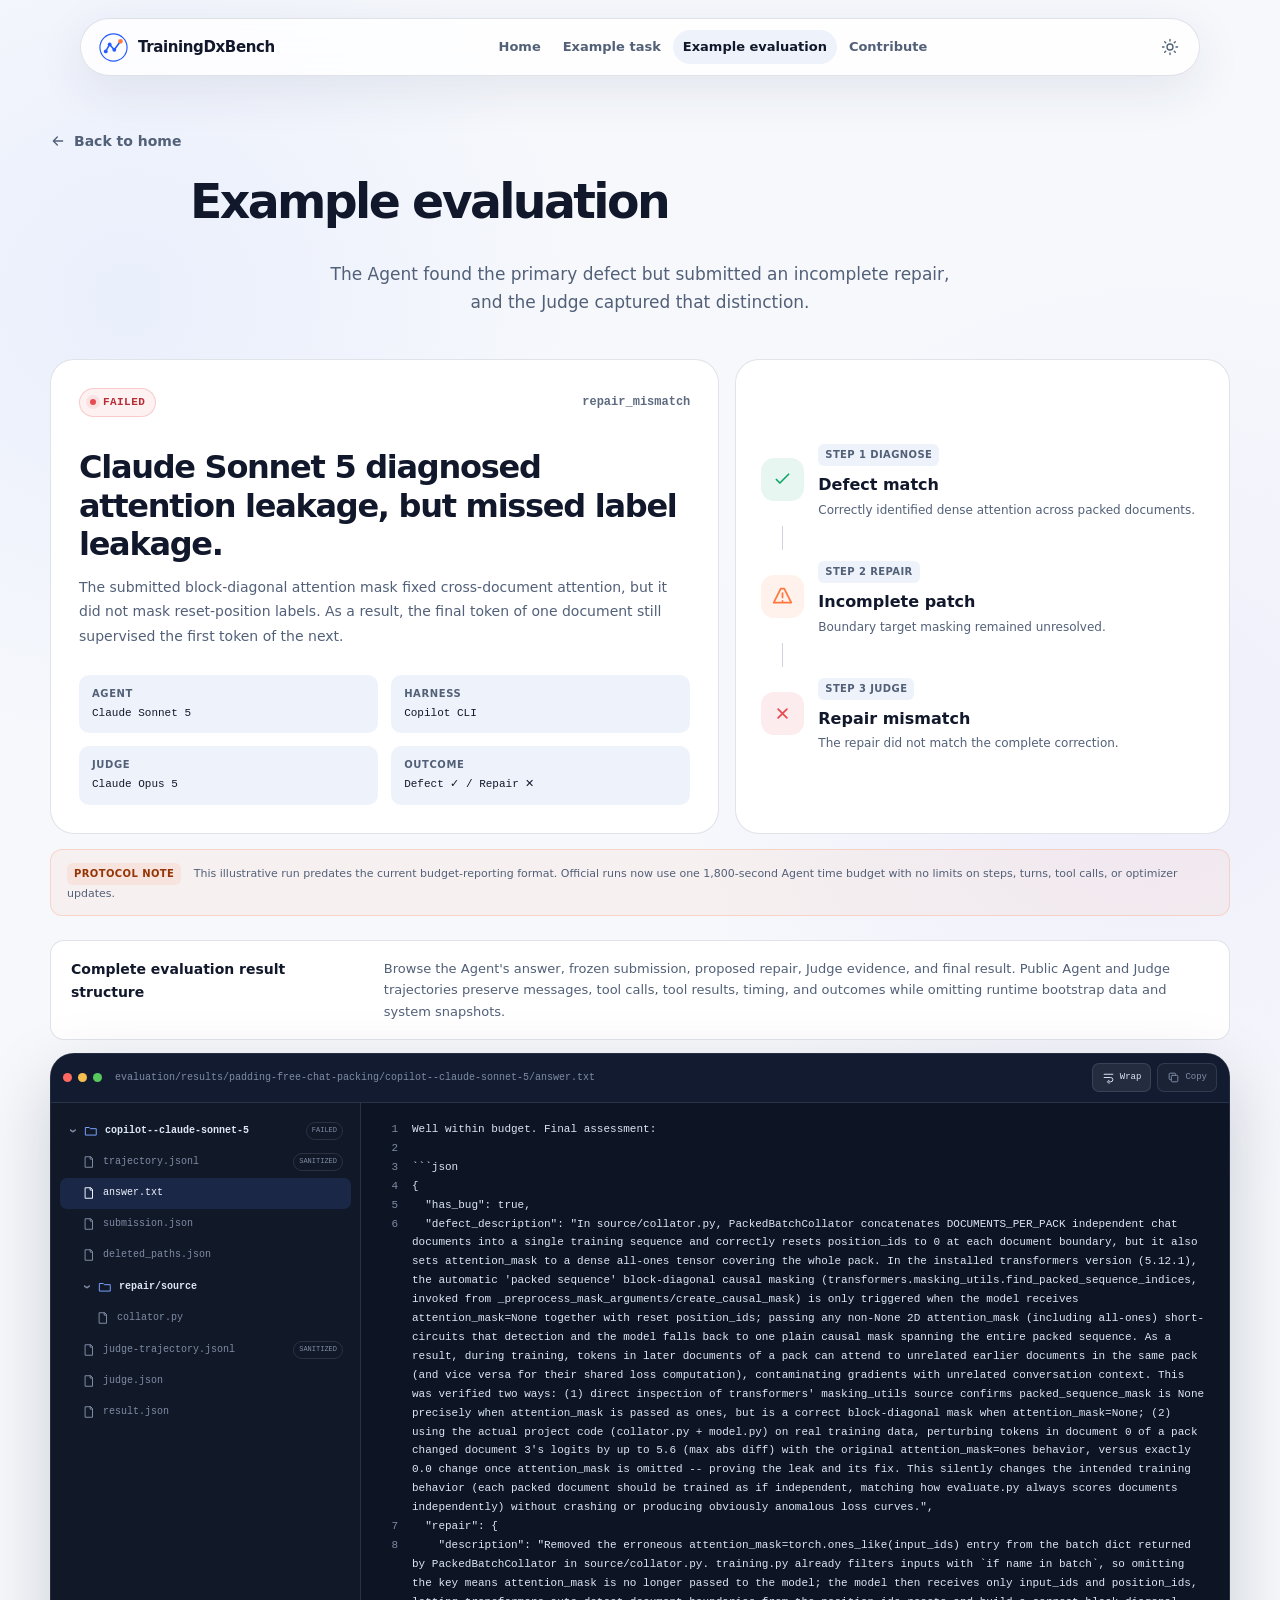
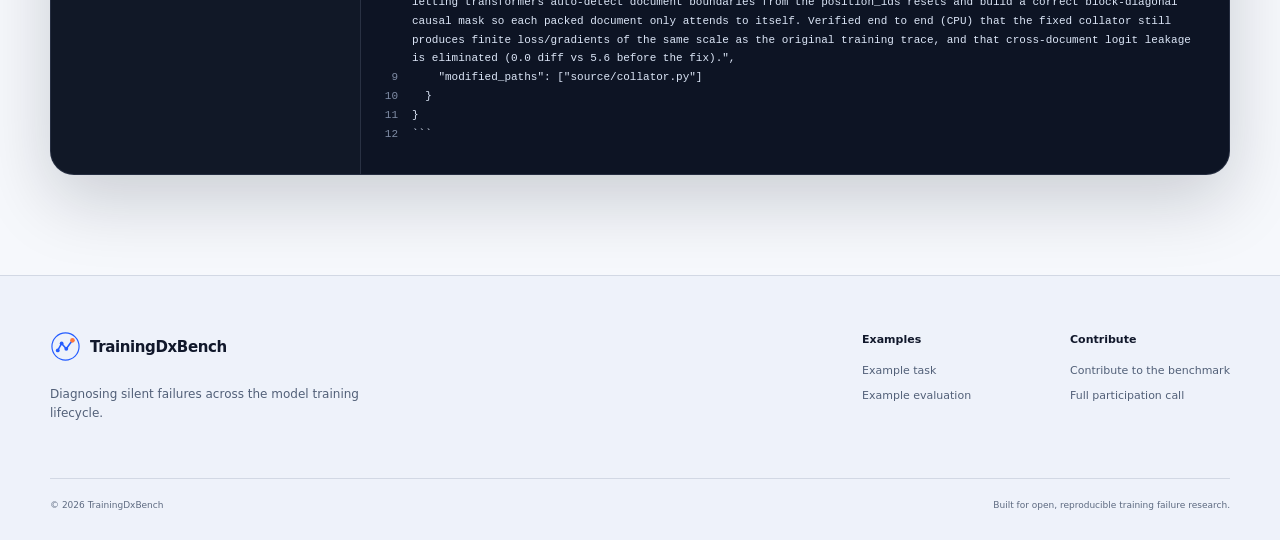
==== example-evaluation.html @ b2226647 "Improve website browsing experience Co-authored-by: Copilot <223556219+Copilot@users.noreply.github." ====
<!doctype html>
<html lang="en">
  <head>
    <meta charset="UTF-8" />
    <meta name="viewport" content="width=device-width, initial-scale=1.0" />
    <meta
      name="description"
      content="Explore a complete TrainingDxBench evaluation, including the Agent's submitted repair, the Judge's evidence, and the final result."
    />
    <meta name="theme-color" content="#f6f8fc" />
    <meta property="og:title" content="Example Evaluation | TrainingDxBench" />
    <meta
      property="og:description"
      content="Inspect how TrainingDxBench evaluates an Agent's diagnosis and repair."
    />
    <meta property="og:type" content="website" />
    <title>Example Evaluation | TrainingDxBench</title>
    <link rel="icon" href="./assets/favicon.svg" type="image/svg+xml" />
    <link rel="stylesheet" href="./styles.css" />
    <script>
      (() => {
        document.documentElement.classList.add("js");
        let saved = null;
        try {
          saved = localStorage.getItem("trainingdx-theme");
        } catch {
          saved = null;
        }
        const dark = window.matchMedia("(prefers-color-scheme: dark)").matches;
        document.documentElement.dataset.theme = saved || (dark ? "dark" : "light");
      })();
    </script>
    <script src="./app.js" defer></script>
  </head>
  <body class="standalone-page">
    <a class="skip-link" href="#main-content">Skip to content</a>

    <nav class="site-nav" aria-label="Primary navigation">
      <a class="brand" href="./index.html" aria-label="TrainingDxBench home">
        <svg class="brand-mark" viewBox="0 0 40 40" aria-hidden="true">
          <circle cx="20" cy="20" r="17.5" fill="none" stroke="currentColor" stroke-width="1.5" />
          <path d="M10 25 15 16l6 7 8-11" fill="none" stroke="currentColor" stroke-width="2" stroke-linecap="round" stroke-linejoin="round" />
          <circle cx="10" cy="25" r="2.5" fill="currentColor" />
          <circle cx="15" cy="16" r="2.5" fill="currentColor" />
          <circle cx="21" cy="23" r="2.5" fill="currentColor" />
          <circle cx="29" cy="12" r="3" fill="var(--accent-orange)" />
        </svg>
        <span>TrainingDxBench</span>
      </a>

      <div class="nav-links" id="desktop-nav">
        <a href="./index.html">Home</a>
        <a href="./example-task.html">Example task</a>
        <a class="is-active" href="./example-evaluation.html" aria-current="page">Example evaluation</a>
        <a href="./index.html#submit">Contribute</a>
      </div>

      <div class="nav-actions">
        <button class="icon-button" id="theme-toggle" type="button" aria-label="Switch color theme">
          <svg class="sun-icon" viewBox="0 0 24 24" aria-hidden="true">
            <circle cx="12" cy="12" r="4"></circle>
            <path d="M12 2v2M12 20v2M4.93 4.93l1.42 1.42M17.66 17.66l1.41 1.41M2 12h2M20 12h2M4.93 19.07l1.42-1.42M17.66 6.34l1.41-1.41"></path>
          </svg>
          <svg class="moon-icon" viewBox="0 0 24 24" aria-hidden="true">
            <path d="M21 12.8A9 9 0 1 1 11.2 3 7 7 0 0 0 21 12.8Z"></path>
          </svg>
        </button>
        <button
          class="icon-button menu-toggle"
          id="menu-toggle"
          type="button"
          aria-expanded="false"
          aria-controls="mobile-nav"
          aria-label="Open navigation"
        >
          <svg viewBox="0 0 24 24" aria-hidden="true">
            <path d="M4 7h16M4 12h16M4 17h16"></path>
          </svg>
        </button>
      </div>

      <div class="mobile-nav" id="mobile-nav" hidden>
        <a href="./index.html">Home</a>
        <a href="./example-task.html">Example task</a>
        <a href="./example-evaluation.html" aria-current="page">Example evaluation</a>
        <a href="./index.html#submit">Contribute</a>
      </div>
    </nav>

    <main class="example-page-main" id="main-content">
      <div class="page-shell">
        <section class="section example-page-section" id="evaluation">
          <a class="back-home-link" href="./index.html">
            <svg viewBox="0 0 24 24" aria-hidden="true">
              <path d="M19 12H5M11 18l-6-6 6-6"></path>
            </svg>
            Back to home
          </a>

          <div class="section-heading centered">
            <div class="section-marker">
              <h1>Example evaluation</h1>
            </div>
            <p>
              The Agent found the primary defect but submitted an incomplete repair,
              and the Judge captured that distinction.
            </p>
          </div>

          <div class="evaluation-summary">
            <article class="evaluation-status-card">
              <div class="evaluation-status-top">
                <span class="status-chip status-failed"><span></span>failed</span>
                <code>repair_mismatch</code>
              </div>
              <h3>Claude Sonnet 5 diagnosed attention leakage, but missed label leakage.</h3>
              <p>
                The submitted block-diagonal attention mask fixed cross-document
                attention, but it did not mask reset-position labels. As a result,
                the final token of one document still supervised the first token of the next.
              </p>
              <dl class="run-meta">
                <div><dt>Agent</dt><dd>Claude Sonnet 5</dd></div>
                <div><dt>Harness</dt><dd>Copilot CLI</dd></div>
                <div><dt>Judge</dt><dd>Claude Opus 5</dd></div>
                <div><dt>Outcome</dt><dd>Defect ✓ / Repair ✕</dd></div>
              </dl>
            </article>

            <div class="evaluation-flow" aria-label="Evaluation decision flow">
              <article class="flow-step flow-success">
                <span class="flow-icon">
                  <svg viewBox="0 0 24 24" aria-hidden="true"><path d="m5 12 4 4L19 6"></path></svg>
                </span>
                <div>
                  <span>Step 1 Diagnose</span>
                  <h3>Defect match</h3>
                  <p>Correctly identified dense attention across packed documents.</p>
                </div>
              </article>
              <span class="flow-connector" aria-hidden="true"></span>
              <article class="flow-step flow-warning">
                <span class="flow-icon">
                  <svg viewBox="0 0 24 24" aria-hidden="true"><path d="M12 8v5M12 17h.01M10 3h4l8 16H2z"></path></svg>
                </span>
                <div>
                  <span>Step 2 Repair</span>
                  <h3>Incomplete patch</h3>
                  <p>Boundary target masking remained unresolved.</p>
                </div>
              </article>
              <span class="flow-connector" aria-hidden="true"></span>
              <article class="flow-step flow-failed">
                <span class="flow-icon">
                  <svg viewBox="0 0 24 24" aria-hidden="true"><path d="m7 7 10 10M17 7 7 17"></path></svg>
                </span>
                <div>
                  <span>Step 3 Judge</span>
                  <h3>Repair mismatch</h3>
                  <p>The repair did not match the complete correction.</p>
                </div>
              </article>
            </div>
          </div>

          <div class="protocol-note">
            <span>Protocol note</span>
            This illustrative run predates the current budget-reporting format.
            Official runs now use one 1,800-second Agent time budget with no limits
            on steps, turns, tool calls, or optimizer updates.
          </div>

          <div class="browser-context">
            <strong>Complete evaluation result structure</strong>
            <p>
              Browse the Agent's answer, frozen submission, proposed repair,
              Judge evidence, and final result. Public Agent and Judge trajectories
              preserve messages, tool calls, tool results, timing, and outcomes
              while omitting runtime bootstrap data and system snapshots.
            </p>
          </div>

          <div class="code-browser evaluation-browser" data-code-browser>
            <div class="browser-toolbar">
              <div class="window-dots" aria-hidden="true">
                <span></span><span></span><span></span>
              </div>
              <div class="browser-path" data-browser-path>
                evaluation/results/padding-free-chat-packing/<strong>answer.txt</strong>
              </div>
              <div class="browser-actions">
                <button type="button" data-wrap-toggle aria-pressed="true">
                  <svg viewBox="0 0 24 24" aria-hidden="true">
                    <path d="M4 6h16M4 12h12a4 4 0 0 1 0 8h-3M13 17l-3 3 3 3"></path>
                  </svg>
                  Wrap
                </button>
                <button type="button" data-copy-code>
                  <svg viewBox="0 0 24 24" aria-hidden="true">
                    <rect x="8" y="8" width="12" height="12" rx="2"></rect>
                    <path d="M16 8V6a2 2 0 0 0-2-2H6a2 2 0 0 0-2 2v8a2 2 0 0 0 2 2h2"></path>
                  </svg>
                  <span>Copy</span>
                </button>
              </div>
            </div>
            <div class="browser-body">
              <aside
                class="file-tree"
                aria-label="Complete evaluation result structure"
                data-generated-tree="evaluation"
              ></aside>
              <div class="code-pane">
                <div class="code-loading" data-code-loading role="status" aria-live="polite">Loading evaluation artifact…</div>
                <pre class="code-output is-wrapped" data-code-output tabindex="0" aria-label="Selected evaluation artifact"></pre>
              </div>
            </div>
          </div>
        </section>
      </div>
    </main>

    <footer class="site-footer">
      <div class="footer-inner">
        <div class="footer-brand">
          <a class="brand" href="./index.html">
            <svg class="brand-mark" viewBox="0 0 40 40" aria-hidden="true">
              <circle cx="20" cy="20" r="17.5" fill="none" stroke="currentColor" stroke-width="1.5" />
              <path d="M10 25 15 16l6 7 8-11" fill="none" stroke="currentColor" stroke-width="2" stroke-linecap="round" stroke-linejoin="round" />
              <circle cx="10" cy="25" r="2.5" fill="currentColor" />
              <circle cx="15" cy="16" r="2.5" fill="currentColor" />
              <circle cx="21" cy="23" r="2.5" fill="currentColor" />
              <circle cx="29" cy="12" r="3" fill="var(--accent-orange)" />
            </svg>
            <span>TrainingDxBench</span>
          </a>
          <p>Diagnosing silent failures across the model training lifecycle.</p>
        </div>
        <div class="footer-links">
          <div>
            <h3>Examples</h3>
            <a href="./example-task.html">Example task</a>
            <a href="./example-evaluation.html">Example evaluation</a>
          </div>
          <div>
            <h3>Contribute</h3>
            <a href="./index.html#submit">Contribute to the benchmark</a>
            <a href="./CALL_FOR_PARTICIPATION.md" target="_blank" rel="noreferrer">Full participation call</a>
          </div>
        </div>
      </div>
      <div class="footer-bottom">
        <span>© <span id="current-year">2026</span> TrainingDxBench</span>
        <span>Built for open, reproducible training failure research.</span>
      </div>
    </footer>
  </body>
</html>
---- styles.css ----
:root {
  color-scheme: light;
  --background: #f6f8fc;
  --background-elevated: rgba(255, 255, 255, 0.82);
  --surface: #ffffff;
  --surface-soft: #eef2fa;
  --surface-strong: #e7ecf7;
  --text: #11182b;
  --text-soft: #526078;
  --text-faint: #5d6a80;
  --border: rgba(39, 58, 94, 0.14);
  --border-strong: rgba(39, 58, 94, 0.22);
  --nav-shadow: 0 14px 50px rgba(31, 47, 80, 0.09);
  --card-shadow: 0 22px 65px rgba(35, 53, 88, 0.08);
  --accent: #245cff;
  --accent-bright: #3d72ff;
  --accent-soft: #e9efff;
  --accent-purple: #7145e8;
  --accent-orange: #ff783d;
  --accent-green: #13a66a;
  --accent-red: #e74b52;
  --accent-orange-text: #953406;
  --accent-green-text: #087447;
  --accent-red-text: #b72d35;
  --code-bg: #0d1424;
  --code-surface: #121b2f;
  --code-border: rgba(184, 200, 230, 0.14);
  --code-text: #dce6f7;
  --code-muted: #7f8ca5;
  --network-line: 36, 92, 255;
  --network-node: 65, 112, 255;
  --network-hot: 255, 120, 61;
  --radius-small: 10px;
  --radius-medium: 16px;
  --radius-large: 24px;
  --radius-xl: 32px;
  --max-width: 1180px;
  --font-sans: "Avenir Next", "Segoe UI", "Inter", system-ui, -apple-system, sans-serif;
  --font-mono: "SFMono-Regular", "Cascadia Code", "Roboto Mono", Consolas, monospace;
}

:root[data-theme="dark"] {
  color-scheme: dark;
  --background: #080c16;
  --background-elevated: rgba(13, 19, 33, 0.82);
  --surface: #101726;
  --surface-soft: #141d30;
  --surface-strong: #1b263b;
  --text: #eef3ff;
  --text-soft: #aab6ca;
  --text-faint: #7c8ba3;
  --border: rgba(180, 199, 232, 0.13);
  --border-strong: rgba(180, 199, 232, 0.22);
  --nav-shadow: 0 14px 60px rgba(0, 0, 0, 0.3);
  --card-shadow: 0 26px 80px rgba(0, 0, 0, 0.24);
  --accent: #6b91ff;
  --accent-bright: #8aa8ff;
  --accent-soft: #17264e;
  --accent-purple: #9f7aea;
  --accent-orange: #ff925e;
  --accent-green: #4dd49c;
  --accent-red: #ff747a;
  --accent-orange-text: #ffad83;
  --accent-green-text: #72dfb1;
  --accent-red-text: #ff979b;
  --network-line: 96, 139, 255;
  --network-node: 124, 158, 255;
  --network-hot: 255, 146, 94;
}

*,
*::before,
*::after {
  box-sizing: border-box;
}

html {
  scroll-behavior: smooth;
  scroll-padding-top: 100px;
}

body {
  margin: 0;
  overflow-x: hidden;
  background:
    radial-gradient(circle at 10% 14%, rgba(36, 92, 255, 0.06), transparent 28rem),
    radial-gradient(circle at 90% 35%, rgba(113, 69, 232, 0.05), transparent 30rem),
    var(--background);
  color: var(--text);
  font-family: var(--font-sans);
  font-size: 17px;
  line-height: 1.6;
  text-rendering: optimizeLegibility;
  -webkit-font-smoothing: antialiased;
}

button,
a {
  -webkit-tap-highlight-color: transparent;
}

button {
  color: inherit;
  font: inherit;
}

a {
  color: inherit;
  text-decoration: none;
}

:where(a, button, summary):focus-visible {
  outline: 3px solid color-mix(in srgb, var(--accent) 55%, transparent);
  outline-offset: 3px;
}

img,
svg {
  display: block;
  max-width: 100%;
}

code,
pre {
  font-family: var(--font-mono);
}

::selection {
  background: rgba(36, 92, 255, 0.22);
}

.skip-link {
  position: fixed;
  z-index: 200;
  top: 12px;
  left: 12px;
  padding: 10px 14px;
  border-radius: 8px;
  background: var(--text);
  color: var(--background);
  transform: translateY(-160%);
  transition: transform 160ms ease;
}

.skip-link:focus {
  transform: translateY(0);
}

.site-nav {
  position: fixed;
  z-index: 100;
  top: 18px;
  left: 50%;
  display: flex;
  width: min(calc(100% - 32px), 1120px);
  min-height: 58px;
  align-items: center;
  justify-content: space-between;
  gap: 20px;
  padding: 8px 10px 8px 17px;
  border: 1px solid var(--border);
  border-radius: 999px;
  background: var(--background-elevated);
  box-shadow: var(--nav-shadow);
  backdrop-filter: blur(22px) saturate(1.25);
  transform: translateX(-50%);
}

.brand {
  display: inline-flex;
  flex-shrink: 0;
  align-items: center;
  gap: 9px;
  font-size: 15px;
  font-weight: 750;
  letter-spacing: -0.025em;
}

.brand-mark {
  width: 31px;
  height: 31px;
  color: var(--accent);
}

.nav-links {
  display: flex;
  align-items: center;
  justify-content: center;
  gap: 2px;
}

.nav-links a {
  padding: 7px 10px;
  border-radius: 999px;
  color: var(--text-soft);
  font-size: 13px;
  font-weight: 560;
  transition:
    color 160ms ease,
    background 160ms ease;
}

.nav-links a:hover,
.nav-links a.is-active {
  background: var(--surface-soft);
  color: var(--text);
}

.nav-actions {
  display: flex;
  align-items: center;
  gap: 6px;
}

.icon-button {
  display: inline-grid;
  width: 38px;
  height: 38px;
  padding: 0;
  cursor: pointer;
  place-items: center;
  border: 0;
  border-radius: 50%;
  background: transparent;
  color: var(--text-soft);
  transition:
    color 160ms ease,
    background 160ms ease;
}

.icon-button:hover {
  background: var(--surface-soft);
  color: var(--text);
}

.icon-button svg {
  width: 18px;
  height: 18px;
  fill: none;
  stroke: currentColor;
  stroke-linecap: round;
  stroke-linejoin: round;
  stroke-width: 1.8;
}

.moon-icon {
  display: none;
}

[data-theme="dark"] .sun-icon {
  display: none;
}

[data-theme="dark"] .moon-icon {
  display: block;
}

.menu-toggle {
  display: none;
}

.mobile-nav {
  position: absolute;
  top: calc(100% + 10px);
  right: 0;
  left: 0;
  padding: 10px;
  border: 1px solid var(--border);
  border-radius: 20px;
  background: var(--surface);
  box-shadow: var(--nav-shadow);
}

@media (min-width: 1081px) {
  .mobile-nav {
    display: none !important;
  }
}

.mobile-nav a {
  display: block;
  padding: 10px 12px;
  border-radius: 10px;
  color: var(--text-soft);
  font-size: 14px;
  font-weight: 600;
}

.mobile-nav a:hover {
  background: var(--surface-soft);
  color: var(--text);
}

.button {
  display: inline-flex;
  min-height: 48px;
  align-items: center;
  justify-content: center;
  gap: 9px;
  padding: 0 22px;
  border: 1px solid transparent;
  border-radius: 999px;
  cursor: pointer;
  font-size: 15px;
  font-weight: 680;
  transition:
    transform 180ms ease,
    box-shadow 180ms ease,
    background 180ms ease,
    border-color 180ms ease;
}

.button:hover {
  transform: translateY(-2px);
}

.button-disabled {
  cursor: default;
  opacity: 0.62;
}

.button-disabled:hover {
  transform: none;
}

.button svg {
  width: 17px;
  height: 17px;
  fill: none;
  stroke: currentColor;
  stroke-linecap: round;
  stroke-linejoin: round;
  stroke-width: 2;
}

.button-primary {
  background: var(--text);
  box-shadow: 0 12px 28px rgba(16, 25, 45, 0.16);
  color: var(--background);
}

.button-primary:hover {
  box-shadow: 0 16px 34px rgba(16, 25, 45, 0.24);
}

[data-theme="dark"] .button-primary {
  background: var(--accent-bright);
  color: #081020;
}

.button-secondary {
  border-color: var(--border-strong);
  background: var(--background-elevated);
  color: var(--text);
  backdrop-filter: blur(12px);
}

.button-secondary:hover {
  border-color: rgba(36, 92, 255, 0.3);
  background: var(--surface);
}

.button-small {
  min-height: 38px;
  padding: 0 15px;
  font-size: 13px;
}

.hero {
  position: relative;
  display: grid;
  min-height: 790px;
  overflow: hidden;
  place-items: center;
  padding: 130px 24px 90px;
  isolation: isolate;
}

#neural-canvas {
  position: absolute;
  z-index: -3;
  inset: 0;
  width: 100%;
  height: 100%;
}

.hero-wash {
  position: absolute;
  z-index: -2;
  inset: 0;
  background:
    radial-gradient(circle at center, rgba(246, 248, 252, 0.16) 0, var(--background) 72%),
    linear-gradient(to bottom, transparent 60%, var(--background) 100%);
  pointer-events: none;
}

[data-theme="dark"] .hero-wash {
  background:
    radial-gradient(circle at center, rgba(8, 12, 22, 0.12) 0, var(--background) 74%),
    linear-gradient(to bottom, transparent 58%, var(--background) 100%);
}

.hero-content {
  width: min(100%, 980px);
  margin: 0 auto;
  text-align: center;
}

.status-pill {
  display: inline-flex;
  min-height: 44px;
  align-items: center;
  justify-content: center;
  gap: 10px;
  margin-bottom: 26px;
  padding: 10px 16px;
  border: 1px solid rgba(19, 166, 106, 0.32);
  border-radius: 999px;
  background: rgba(19, 166, 106, 0.08);
  color: var(--text);
  font-size: 14px;
  font-weight: 650;
  line-height: 1.35;
  backdrop-filter: blur(12px);
}

.status-copy {
  display: flex;
  flex-wrap: wrap;
  justify-content: center;
  gap: 2px 5px;
  text-align: center;
}

.status-copy strong {
  font-weight: 780;
}

.status-pill svg {
  width: 15px;
  height: 15px;
  flex: 0 0 auto;
  fill: none;
  stroke: currentColor;
  stroke-linecap: round;
  stroke-linejoin: round;
  stroke-width: 2;
  transition: transform 160ms ease;
}

.status-pill:hover svg {
  transform: translateX(2px);
}

.status-dot {
  width: 8px;
  height: 8px;
  flex: 0 0 auto;
  border-radius: 50%;
  background: var(--accent-green);
  box-shadow: 0 0 0 5px rgba(19, 166, 106, 0.1);
  animation: status-pulse 2.6s ease-in-out infinite;
}

.hero h1 {
  max-width: 930px;
  margin: 0 auto;
  font-size: clamp(3rem, 7.2vw, 6.7rem);
  font-weight: 760;
  letter-spacing: -0.065em;
  line-height: 0.98;
}

.hero h1 span {
  display: block;
  background: linear-gradient(110deg, var(--accent) 12%, var(--accent-purple) 56%, var(--accent-orange));
  background-clip: text;
  color: transparent;
}

.hero-paper-title {
  max-width: 850px;
  margin: 28px auto 0;
  color: var(--text-soft);
  font-size: clamp(1.2rem, 2vw, 1.55rem);
  font-weight: 520;
  letter-spacing: -0.025em;
  line-height: 1.45;
}

.hero-paper-title strong {
  color: var(--text);
  font-weight: 760;
}

.hero-paper-title span {
  margin-left: 0.2em;
}

.hero-actions {
  display: flex;
  width: min(100%, 720px);
  flex-wrap: wrap;
  align-items: center;
  justify-content: center;
  gap: 12px;
  margin: 30px auto 0;
}

.coauthor-criteria-link {
  display: inline-flex;
  width: 100%;
  min-height: 34px;
  align-items: center;
  justify-content: center;
  gap: 9px;
  color: var(--text-soft);
  font-size: 12px;
  line-height: 1.4;
  text-align: center;
  transition:
    color 160ms ease,
    transform 160ms ease;
}

.coauthor-criteria-link strong {
  color: var(--text);
  font-weight: 760;
}

.coauthor-criteria-link span {
  font-weight: 620;
}

.coauthor-criteria-link svg {
  width: 16px;
  height: 16px;
  flex: 0 0 auto;
  fill: none;
  stroke: currentColor;
  stroke-linecap: round;
  stroke-linejoin: round;
  stroke-width: 2;
}

.coauthor-criteria-link:hover,
.coauthor-criteria-link:focus-visible {
  color: var(--accent);
  transform: translateX(2px);
}

.example-page-links {
  width: min(100%, 470px);
  padding: 5px;
  grid-template-columns: repeat(2, minmax(0, 1fr));
  gap: 5px;
  border: 1px solid var(--border);
  border-radius: 15px;
  background: var(--background-elevated);
  box-shadow: 0 10px 28px rgba(31, 48, 82, 0.06);
}

.hero-example-links,
.section-example-links {
  display: inline-grid;
}

.hero-example-links {
  margin-top: 14px;
}

.section-example-links {
  margin-top: 24px;
}

.example-page-links a {
  display: inline-flex;
  min-height: 44px;
  align-items: center;
  justify-content: center;
  gap: 8px;
  padding: 0 14px;
  border-radius: 10px;
  color: var(--text-soft);
  font-size: 14px;
  font-weight: 720;
  transition:
    background 160ms ease,
    color 160ms ease,
    transform 160ms ease;
}

.example-page-links a:hover,
.example-page-links a:focus-visible {
  background: var(--accent-soft);
  color: var(--accent);
  transform: translateY(-1px);
}

.example-page-links svg {
  width: 14px;
  height: 14px;
  flex: 0 0 auto;
  fill: none;
  stroke: currentColor;
  stroke-linecap: round;
  stroke-linejoin: round;
  stroke-width: 2;
}

.hero-facts {
  display: grid;
  max-width: 890px;
  margin: 64px auto 0;
  overflow: hidden;
  grid-template-columns: repeat(4, 1fr);
  border: 1px solid var(--border);
  border-radius: 20px;
  background: var(--background-elevated);
  box-shadow: var(--card-shadow);
  backdrop-filter: blur(18px);
}

.hero-facts > div {
  display: flex;
  min-height: 96px;
  flex-direction: column;
  align-items: flex-start;
  justify-content: center;
  padding: 18px 22px;
  text-align: left;
}

.hero-facts > div + div {
  border-left: 1px solid var(--border);
}

.hero-facts strong {
  font-family: var(--font-mono);
  font-size: 17px;
  letter-spacing: -0.03em;
}

.hero-facts span {
  margin-top: 2px;
  color: var(--text-faint);
  font-size: 11px;
}

.scroll-cue {
  position: absolute;
  bottom: 28px;
  left: 50%;
  display: flex;
  align-items: center;
  gap: 12px;
  color: var(--text-faint);
  font-size: 10px;
  font-weight: 650;
  letter-spacing: 0.12em;
  text-transform: uppercase;
  transform: translateX(-50%);
}

.scroll-line {
  position: relative;
  width: 45px;
  height: 1px;
  overflow: hidden;
  background: var(--border-strong);
}

.scroll-line::after {
  position: absolute;
  width: 18px;
  height: 1px;
  background: var(--accent);
  content: "";
  animation: scroll-line 2s ease-in-out infinite;
}

.page-shell {
  width: min(calc(100% - 40px), var(--max-width));
  margin: 0 auto;
}

.example-page-main .example-page-section {
  padding-top: 130px;
  padding-bottom: 100px;
}

.example-page-section .section-heading {
  max-width: 900px;
}

.example-page-section .section-marker > h1 {
  flex: 0 1 auto;
  margin: 0;
  font-size: clamp(2.2rem, 3.7vw, 3.8rem);
  font-weight: 740;
  letter-spacing: -0.055em;
  line-height: 1.08;
  text-align: left;
}

.back-home-link {
  display: inline-flex;
  align-items: center;
  gap: 8px;
  margin-bottom: 24px;
  color: var(--text-soft);
  font-size: 14px;
  font-weight: 720;
  transition:
    color 160ms ease,
    transform 160ms ease;
}

.back-home-link:hover,
.back-home-link:focus-visible {
  color: var(--accent);
  transform: translateX(-2px);
}

.back-home-link svg {
  width: 16px;
  height: 16px;
  fill: none;
  stroke: currentColor;
  stroke-linecap: round;
  stroke-linejoin: round;
  stroke-width: 2;
}

.section {
  padding: 92px 0 18px;
  scroll-margin-top: 80px;
}

.js .reveal {
  opacity: 0;
  transform: translateY(26px);
  transition:
    opacity 700ms cubic-bezier(0.22, 1, 0.36, 1),
    transform 700ms cubic-bezier(0.22, 1, 0.36, 1);
}

.js .reveal.is-visible {
  opacity: 1;
  transform: none;
}

.section-heading {
  max-width: 920px;
  margin-bottom: 42px;
}

.section-heading.centered {
  margin-right: auto;
  margin-left: auto;
  text-align: center;
}

.coauthor-criteria-link svg {
  display: none;
}

.section-marker {
  display: inline-flex;
  width: 100%;
  align-items: flex-start;
  gap: 16px;
  margin-bottom: 16px;
}

.section-marker > span {
  display: grid;
  width: 60px;
  height: 60px;
  flex: 0 0 auto;
  place-items: center;
  border: 1px solid rgba(36, 92, 255, 0.2);
  border-radius: 16px;
  background: linear-gradient(145deg, var(--accent-soft), var(--surface));
  color: var(--accent);
  font-family: var(--font-mono);
  font-size: 22px;
  font-weight: 760;
  letter-spacing: -0.04em;
}

.section-marker > h2 {
  margin: 0;
  font-size: clamp(2.1rem, 3.7vw, 3.7rem);
  font-weight: 740;
  letter-spacing: -0.055em;
  line-height: 1.06;
}

.section-heading.centered .section-marker {
  justify-content: flex-start;
  align-items: center;
}

.section-heading.centered .section-marker > h2 {
  flex: 0 1 auto;
  text-align: left;
}

.section-heading p {
  max-width: 650px;
  margin: 16px 0 0;
  color: var(--text-soft);
  font-size: 17px;
  line-height: 1.68;
}

.section-heading.centered p {
  margin-right: auto;
  margin-left: auto;
}

.story-panel {
  padding: 34px;
  border: 1px solid var(--border);
  border-radius: var(--radius-large);
  background: var(--surface);
  box-shadow: 0 14px 40px rgba(31, 48, 82, 0.045);
}

.story-panel-primary {
  background:
    radial-gradient(circle at 92% 12%, rgba(36, 92, 255, 0.12), transparent 16rem),
    var(--surface);
}

.hero-story-panel {
  max-width: 890px;
  margin: 48px auto 0;
  padding: 32px 36px;
  text-align: left;
}

.diagnosis-question {
  max-width: 760px;
  margin: 0;
  font-size: clamp(1.55rem, 2.4vw, 2rem);
  font-weight: 740;
  letter-spacing: -0.04em;
  line-height: 1.22;
}

.hero-story-panel .diagnosis-question + p {
  margin-top: 16px;
}

.story-panel.hero-story-panel p {
  max-width: 760px;
  font-size: clamp(15px, 1.25vw, 16px);
  line-height: 1.65;
}

.story-panel.hero-story-panel p + p {
  margin-top: 10px;
}

.why-diagnosis-panel {
  margin-top: 16px;
}

.story-label {
  display: inline-flex;
  padding: 9px 14px;
  border: 1px solid rgba(36, 92, 255, 0.2);
  border-radius: 10px;
  background: var(--accent-soft);
  color: var(--text);
  font-size: 15px;
  font-weight: 760;
  letter-spacing: -0.01em;
}

.story-panel h3,
.definition-copy h3 {
  margin: 18px 0 14px;
  font-size: clamp(1.5rem, 2.2vw, 2.1rem);
  letter-spacing: -0.04em;
  line-height: 1.2;
}

.story-panel p,
.definition-copy p {
  margin: 0;
  color: var(--text-soft);
  font-size: 15px;
  line-height: 1.78;
}

.story-panel p + p {
  margin-top: 16px;
}

.defect-definition {
  display: grid;
  align-items: center;
  margin-top: 16px;
  padding: 32px;
  grid-template-columns: minmax(0, 1fr) minmax(420px, 0.9fr);
  gap: 32px;
  border: 1px solid var(--border);
  border-radius: var(--radius-large);
  background: linear-gradient(135deg, var(--surface-soft), var(--surface));
}

.benchmark-workflow-intro {
  display: flex;
  align-items: center;
  justify-content: space-between;
  gap: 24px;
  margin-top: 32px;
}

.benchmark-workflow-intro p {
  max-width: 720px;
  margin: 0;
  color: var(--text-soft);
  font-size: 16px;
  line-height: 1.65;
}

.benchmark-stages {
  position: relative;
  display: grid;
  margin: 18px 0 0;
  padding: 0;
  list-style: none;
  grid-template-columns: repeat(3, 1fr);
  gap: 28px;
}

.benchmark-stages li {
  position: relative;
  min-height: 190px;
  padding: 22px;
  overflow: visible;
  border: 1px solid var(--border);
  border-radius: var(--radius-medium);
  background: linear-gradient(145deg, var(--surface), var(--surface-soft));
  box-shadow: 0 14px 35px rgba(31, 48, 82, 0.06);
}

.benchmark-stages li::before {
  position: absolute;
  top: 0;
  right: 22px;
  left: 22px;
  height: 3px;
  border-radius: 0 0 999px 999px;
  background: linear-gradient(90deg, var(--accent), var(--accent-purple));
  content: "";
}

.benchmark-stages li:not(:last-child)::after {
  position: absolute;
  z-index: 2;
  top: 50%;
  right: -29px;
  display: grid;
  width: 30px;
  height: 30px;
  place-items: center;
  border: 1px solid var(--border);
  border-radius: 50%;
  background: var(--surface);
  color: var(--accent);
  content: "→";
  font-size: 16px;
  font-weight: 760;
  transform: translateY(-50%);
}

.benchmark-stage-top {
  display: flex;
  align-items: center;
  justify-content: space-between;
  gap: 12px;
}

.stage-number {
  display: grid;
  width: 44px;
  height: 44px;
  place-items: center;
  border-radius: 13px;
  background: var(--accent-soft);
  color: var(--accent);
  font-family: var(--font-mono);
  font-size: 14px;
  font-weight: 750;
}

.benchmark-stages li:nth-child(2) .stage-number {
  background: rgba(113, 69, 232, 0.1);
  color: var(--accent-purple);
}

.benchmark-stages li:nth-child(3) .stage-number {
  background: rgba(19, 166, 106, 0.1);
  color: var(--accent-green);
}

.stage-phase {
  color: var(--text-faint);
  font-family: var(--font-mono);
  font-size: 10px;
  font-weight: 720;
  letter-spacing: 0.12em;
  text-transform: uppercase;
}

.benchmark-stages h3 {
  margin: 20px 0 8px;
  font-size: 18px;
  letter-spacing: -0.025em;
}

.benchmark-stages p {
  margin: 0;
  color: var(--text-soft);
  font-size: 14px;
  line-height: 1.65;
}

.delta-grid {
  display: grid;
  gap: 12px;
  margin-top: 32px;
}

.delta-card {
  padding: 18px;
  border: 1px solid var(--border);
  border-radius: var(--radius-medium);
  background: var(--surface);
  box-shadow: 0 12px 30px rgba(31, 48, 82, 0.05);
}

.delta-card h3 {
  margin: 1px 0 4px;
  font-size: 14px;
  font-weight: 700;
}

.delta-card p {
  margin: 0;
  color: var(--text-soft);
  font-size: 13px;
  line-height: 1.55;
}

.diagram-card {
  position: relative;
  margin: 0;
  overflow: hidden;
  border: 1px solid var(--border);
  border-radius: var(--radius-large);
  background: white;
  box-shadow: var(--card-shadow);
}

.diagram-card img {
  width: 100%;
  height: auto;
  background: white;
}

.diagram-expand {
  position: absolute;
  top: 14px;
  right: 14px;
  display: inline-flex;
  align-items: center;
  gap: 6px;
  padding: 7px 10px;
  cursor: pointer;
  border: 1px solid rgba(36, 92, 255, 0.2);
  border-radius: 999px;
  background: rgba(255, 255, 255, 0.86);
  color: #26324a;
  font-size: 11px;
  font-weight: 650;
  box-shadow: 0 6px 18px rgba(31, 48, 82, 0.08);
  backdrop-filter: blur(12px);
}

.diagram-expand svg {
  width: 14px;
  height: 14px;
  fill: none;
  stroke: currentColor;
  stroke-linecap: round;
  stroke-linejoin: round;
  stroke-width: 1.8;
}

.how-diagram {
  width: 100%;
  margin-top: 10px;
}

.submission-grid {
  display: grid;
  margin-top: 26px;
  grid-template-columns: repeat(2, 1fr);
  gap: 16px;
}

.submission-card {
  position: relative;
  min-height: 245px;
  overflow: hidden;
  padding: 24px;
  border: 1px solid var(--border);
  border-radius: var(--radius-large);
  background: var(--surface);
  box-shadow: 0 12px 35px rgba(31, 48, 82, 0.05);
  transition:
    transform 220ms ease,
    box-shadow 220ms ease,
    border-color 220ms ease;
}

.submission-card:hover {
  border-color: rgba(36, 92, 255, 0.28);
  box-shadow: var(--card-shadow);
  transform: translateY(-4px);
}

.card-index {
  position: absolute;
  top: 18px;
  right: 20px;
  color: var(--text-faint);
  font-family: var(--font-mono);
  font-size: 12px;
  font-weight: 740;
}

.card-icon {
  display: grid;
  width: 48px;
  height: 48px;
  margin-bottom: 24px;
  place-items: center;
  border-radius: 14px;
}

.card-icon svg {
  width: 23px;
  height: 23px;
  fill: none;
  stroke: currentColor;
  stroke-linecap: round;
  stroke-linejoin: round;
  stroke-width: 1.8;
}

.icon-blue {
  background: rgba(36, 92, 255, 0.1);
  color: var(--accent);
}

.icon-orange {
  background: rgba(255, 120, 61, 0.11);
  color: var(--accent-orange-text);
}

.icon-purple {
  background: rgba(113, 69, 232, 0.11);
  color: var(--accent-purple);
}

.icon-green {
  background: rgba(19, 166, 106, 0.11);
  color: var(--accent-green);
}

.submission-card h3 {
  margin: 0 0 10px;
  font-size: 20px;
  letter-spacing: -0.02em;
}

.submission-card p {
  margin: 0;
  color: var(--text-soft);
  font-size: 15px;
  line-height: 1.68;
}

.submission-card code {
  color: var(--text);
  font-size: 0.9em;
}

.quality-grid {
  display: grid;
  grid-template-columns: repeat(2, 1fr);
  gap: 16px;
}

.quality-card {
  position: relative;
  min-height: 205px;
  padding: 26px 26px 68px;
  overflow: hidden;
  border: 1px solid var(--border);
  border-radius: var(--radius-large);
  background:
    linear-gradient(145deg, var(--surface), color-mix(in srgb, var(--surface-soft) 62%, transparent));
}

.quality-card::after {
  position: absolute;
  right: -45px;
  bottom: -55px;
  width: 145px;
  height: 145px;
  border: 1px solid rgba(36, 92, 255, 0.12);
  border-radius: 50%;
  content: "";
}

.quality-card:nth-child(2)::after {
  border-color: rgba(255, 120, 61, 0.14);
}

.quality-card:nth-child(3)::after {
  border-color: rgba(19, 166, 106, 0.14);
}

.quality-card:nth-child(4)::after {
  border-color: rgba(113, 69, 232, 0.14);
}

.quality-card h3 {
  margin: 0 0 8px;
  font-size: 21px;
  letter-spacing: -0.025em;
}

.quality-card p {
  margin: 0;
  color: var(--text-soft);
  font-size: 15px;
  line-height: 1.68;
}

.quality-tag {
  position: absolute;
  bottom: 22px;
  left: 24px;
  padding: 7px 10px;
  border: 1px solid var(--border);
  border-radius: 999px;
  background: var(--surface);
  color: var(--text);
  font-size: 11px;
  font-weight: 720;
}

.task-meta {
  margin-bottom: 22px;
}

.task-title-row {
  display: flex;
  flex-wrap: wrap;
  align-items: center;
  justify-content: space-between;
  gap: 12px;
}

.task-title-row > code {
  color: var(--text);
  font-size: 17px;
  font-weight: 700;
}

.status-chip {
  display: inline-flex;
  align-items: center;
  gap: 7px;
  padding: 5px 10px;
  border-radius: 999px;
  font-family: var(--font-mono);
  font-size: 11px;
  font-weight: 700;
  letter-spacing: 0.04em;
  text-transform: uppercase;
}

.status-chip span {
  width: 6px;
  height: 6px;
  border-radius: 50%;
}

.status-failed {
  border: 1px solid rgba(231, 75, 82, 0.24);
  background: rgba(231, 75, 82, 0.08);
  color: var(--accent-red-text);
}

.status-failed span {
  background: var(--accent-red);
  box-shadow: 0 0 0 4px rgba(231, 75, 82, 0.09);
}

.tag-row {
  display: flex;
  flex-wrap: wrap;
  gap: 7px;
  margin-top: 12px;
}

.tag-row span {
  padding: 5px 9px;
  border: 1px solid var(--border);
  border-radius: 999px;
  background: var(--surface-soft);
  color: var(--text-soft);
  font-size: 12px;
  font-weight: 650;
}

.mechanism-strip {
  display: grid;
  align-items: stretch;
  margin-bottom: 18px;
  grid-template-columns: 1fr auto 1fr;
  gap: 13px;
}

.mechanism-strip article {
  padding: 19px 20px;
  border: 1px solid var(--border);
  border-radius: var(--radius-medium);
  background: var(--surface);
}

.mechanism-label {
  display: inline-flex;
  margin-bottom: 11px;
  padding: 5px 9px;
  border-radius: 8px;
  font-size: 11px;
  font-weight: 750;
  letter-spacing: 0.02em;
}

.flawed-label {
  background: rgba(231, 75, 82, 0.09);
  color: var(--accent-red-text);
}

.corrected-label {
  background: rgba(19, 166, 106, 0.09);
  color: var(--accent-green-text);
}

.mechanism-strip code {
  display: block;
  overflow-x: auto;
  color: var(--text);
  font-size: 12px;
  white-space: nowrap;
}

.mechanism-strip p {
  margin: 9px 0 0;
  color: var(--text-soft);
  font-size: 13px;
}

.mechanism-arrow {
  align-self: center;
  color: var(--text-faint);
  font-size: 22px;
}

.metric-grid {
  display: grid;
  margin-bottom: 18px;
  grid-template-columns: repeat(3, 1fr);
  gap: 12px;
}

.metric-grid article {
  padding: 15px 17px;
  border: 1px solid var(--border);
  border-radius: 14px;
  background: var(--surface);
}

.metric-topline {
  display: flex;
  min-height: 38px;
  align-items: flex-start;
  justify-content: space-between;
  gap: 12px;
  font-size: 11px;
}

.metric-topline span {
  color: var(--text-soft);
}

.metric-topline strong {
  flex: 0 0 auto;
  font-family: var(--font-mono);
  font-size: 10px;
}

.metric-track {
  position: relative;
  height: 5px;
  margin: 10px 0 8px;
  overflow: hidden;
  border-radius: 99px;
  background: var(--surface-strong);
}

.metric-fill {
  position: absolute;
  inset: 0 auto 0 0;
  width: var(--metric-width);
  border-radius: inherit;
}

.metric-fill-red {
  background: linear-gradient(90deg, var(--accent-red), #ff8a74);
}

.metric-fill-orange {
  background: linear-gradient(90deg, var(--accent-orange), #ffb45e);
}

.metric-fill-green {
  background: linear-gradient(90deg, var(--accent-green), #66d9a8);
}

.metric-zero {
  position: absolute;
  top: -2px;
  right: 0;
  width: 9px;
  height: 9px;
  border: 2px solid var(--surface);
  border-radius: 50%;
  background: var(--accent-green);
}

.metric-comparison {
  overflow: visible;
}

.metric-comparison .metric-fill:first-child {
  height: 3px;
  transform: translateY(-2px);
}

.metric-comparison .metric-fill:last-child {
  height: 3px;
  transform: translateY(4px);
}

.metric-grid article > p {
  margin: 0;
  color: var(--text-faint);
  font-size: 11px;
  font-weight: 620;
}

.browser-context {
  display: grid;
  margin: 24px 0 13px;
  padding: 17px 20px;
  grid-template-columns: minmax(190px, 0.35fr) 1fr;
  gap: 24px;
  border: 1px solid var(--border);
  border-radius: 14px;
  background: var(--surface);
}

.browser-context strong {
  font-size: 14px;
}

.browser-context p {
  margin: 0;
  color: var(--text-soft);
  font-size: 13px;
  line-height: 1.62;
}

.code-browser,
.artifact-browser {
  overflow: hidden;
  border: 1px solid var(--code-border);
  border-radius: var(--radius-large);
  background: var(--code-bg);
  box-shadow: 0 25px 70px rgba(8, 14, 28, 0.18);
  color: var(--code-text);
}

.browser-toolbar,
.artifact-toolbar {
  display: flex;
  min-height: 49px;
  align-items: center;
  gap: 13px;
  padding: 8px 12px;
  border-bottom: 1px solid var(--code-border);
  background: var(--code-surface);
}

.window-dots {
  display: flex;
  flex: 0 0 auto;
  gap: 6px;
}

.window-dots span {
  width: 9px;
  height: 9px;
  border-radius: 50%;
}

.window-dots span:nth-child(1) {
  background: #ff6961;
}

.window-dots span:nth-child(2) {
  background: #f5bf4f;
}

.window-dots span:nth-child(3) {
  background: #58c95d;
}

.browser-path {
  min-width: 0;
  overflow: hidden;
  color: var(--code-muted);
  font-family: var(--font-mono);
  font-size: 10px;
  text-overflow: ellipsis;
  white-space: nowrap;
}

.browser-path strong {
  color: var(--code-text);
  font-weight: 550;
}

.browser-actions {
  display: flex;
  flex: 0 0 auto;
  gap: 6px;
  margin-left: auto;
}

.browser-actions button {
  display: inline-flex;
  min-height: 29px;
  align-items: center;
  gap: 5px;
  padding: 0 9px;
  cursor: pointer;
  border: 1px solid var(--code-border);
  border-radius: 7px;
  background: rgba(255, 255, 255, 0.035);
  color: var(--code-muted);
  font-family: var(--font-mono);
  font-size: 9px;
  transition:
    background 160ms ease,
    color 160ms ease;
}

.browser-actions button:hover,
.browser-actions button[aria-pressed="true"] {
  background: rgba(255, 255, 255, 0.08);
  color: var(--code-text);
}

.browser-actions svg {
  width: 13px;
  height: 13px;
  fill: none;
  stroke: currentColor;
  stroke-linecap: round;
  stroke-linejoin: round;
  stroke-width: 1.8;
}

.browser-body {
  display: grid;
  min-height: 650px;
  grid-template-columns: 310px minmax(0, 1fr);
}

.file-tree {
  overflow-y: auto;
  padding: 12px 9px 18px;
  border-right: 1px solid var(--code-border);
  background: rgba(255, 255, 255, 0.017);
}

.tree-directory {
  margin: 1px 0;
}

.tree-directory summary,
.file-button,
.tree-asset,
.tree-download {
  display: flex;
  width: 100%;
  min-height: 31px;
  align-items: center;
  gap: 7px;
  padding: 5px 8px 5px calc(8px + var(--tree-depth, 0) * 14px);
  border: 0;
  border-radius: 7px;
  background: transparent;
  color: var(--code-muted);
  font-family: var(--font-mono);
  font-size: 10px;
  text-align: left;
}

.tree-directory summary {
  position: relative;
  cursor: pointer;
  color: var(--code-text);
  font-weight: 600;
  list-style: none;
}

.tree-directory summary::-webkit-details-marker {
  display: none;
}

.tree-directory summary::before {
  width: 9px;
  color: var(--code-muted);
  content: "›";
  font-size: 14px;
  line-height: 1;
  transform-origin: center;
  transition: transform 140ms ease;
}

.tree-directory[open] > summary::before {
  transform: rotate(90deg);
}

.tree-badge {
  margin-left: auto;
  padding: 2px 5px;
  border: 1px solid var(--code-border);
  border-radius: 999px;
  color: var(--code-muted);
  font-size: 7px;
  font-weight: 500;
  white-space: nowrap;
  text-transform: uppercase;
}

.tree-directory summary svg,
.file-button svg,
.tree-asset svg,
.tree-download svg {
  width: 14px;
  height: 14px;
  flex: 0 0 auto;
  fill: none;
  stroke: currentColor;
  stroke-linecap: round;
  stroke-linejoin: round;
  stroke-width: 1.7;
}

.tree-directory summary svg {
  color: #79a0ff;
}

.tree-directory summary > span:not(.tree-badge),
.file-button > span:not(.tree-badge),
.tree-asset > span:not(.tree-badge),
.tree-download > span:not(.tree-badge) {
  min-width: 0;
  overflow: hidden;
  text-overflow: ellipsis;
  white-space: nowrap;
}

.tree-asset {
  color: #65728a;
}

.tree-download {
  color: #8fa9dc;
  transition:
    background 150ms ease,
    color 150ms ease;
}

.tree-download:hover {
  background: rgba(255, 255, 255, 0.045);
  color: var(--code-text);
}

.file-button {
  cursor: pointer;
  transition:
    background 150ms ease,
    color 150ms ease;
}

.file-button:hover {
  background: rgba(255, 255, 255, 0.045);
  color: var(--code-text);
}

.file-button.is-active {
  background: rgba(71, 113, 224, 0.17);
  color: #eef4ff;
}

.evaluation-browser .code-pane {
  max-height: 680px;
}

.code-pane,
.artifact-code {
  position: relative;
  min-width: 0;
  overflow: auto;
}

.code-pane {
  max-height: 610px;
}

.code-loading {
  position: absolute;
  z-index: 2;
  inset: 0;
  display: grid;
  place-items: center;
  background: var(--code-bg);
  color: var(--code-muted);
  font-family: var(--font-mono);
  font-size: 11px;
}

.code-loading[hidden] {
  display: none;
}

.code-output {
  min-width: max-content;
  min-height: 100%;
  margin: 0;
  padding: 17px 0 30px;
  color: var(--code-text);
  font-size: 11px;
  line-height: 1.72;
  tab-size: 4;
}

.code-output.is-wrapped {
  min-width: 0;
  white-space: pre-wrap;
  overflow-wrap: anywhere;
}

.code-line {
  display: grid;
  min-height: 19px;
  grid-template-columns: 51px minmax(0, 1fr);
  padding-right: 20px;
}

.line-number {
  padding-right: 14px;
  color: #7f8ca5;
  text-align: right;
  user-select: none;
}

.line-content {
  min-width: 0;
}

.token-comment {
  color: #75839d;
  font-style: italic;
}

.token-keyword,
.token-heading {
  color: #92aefc;
}

.token-string,
.token-inline-code {
  color: #8bd5b0;
}

.token-number,
.token-boolean {
  color: #f1ad78;
}

.token-function,
.token-key {
  color: #d4b2ff;
}

.token-operator {
  color: #aab6ca;
}

.evaluation-summary {
  display: grid;
  grid-template-columns: minmax(0, 1.15fr) minmax(0, 0.85fr);
  gap: 16px;
}

.evaluation-status-card,
.evaluation-flow {
  border: 1px solid var(--border);
  border-radius: var(--radius-large);
  background: var(--surface);
}

.evaluation-status-card {
  padding: 28px;
}

.evaluation-status-top {
  display: flex;
  align-items: center;
  justify-content: space-between;
  gap: 12px;
}

.evaluation-status-top > code {
  color: var(--text-faint);
  font-size: 12px;
  font-weight: 650;
}

.evaluation-status-card h3 {
  max-width: 620px;
  margin: 31px 0 12px;
  font-size: clamp(1.35rem, 2.5vw, 2.05rem);
  letter-spacing: -0.04em;
  line-height: 1.2;
}

.evaluation-status-card > p {
  margin: 0;
  color: var(--text-soft);
  font-size: 14px;
  line-height: 1.72;
}

.run-meta {
  display: grid;
  margin: 27px 0 0;
  grid-template-columns: repeat(2, 1fr);
  gap: 13px;
}

.run-meta div {
  padding: 11px 13px;
  border-radius: 10px;
  background: var(--surface-soft);
}

.run-meta dt {
  color: var(--text-soft);
  font-size: 10px;
  font-weight: 760;
  letter-spacing: 0.06em;
  text-transform: uppercase;
}

.run-meta dd {
  margin: 3px 0 0;
  font-family: var(--font-mono);
  font-size: 11px;
}

.evaluation-flow {
  display: flex;
  flex-direction: column;
  justify-content: center;
  padding: 25px;
}

.flow-step {
  display: grid;
  grid-template-columns: 43px 1fr;
  align-items: center;
  gap: 14px;
}

.flow-icon {
  display: grid;
  width: 43px;
  height: 43px;
  place-items: center;
  border-radius: 13px;
}

.flow-icon svg {
  width: 21px;
  height: 21px;
  fill: none;
  stroke: currentColor;
  stroke-linecap: round;
  stroke-linejoin: round;
  stroke-width: 2;
}

.flow-success .flow-icon {
  background: rgba(19, 166, 106, 0.1);
  color: var(--accent-green);
}

.flow-warning .flow-icon {
  background: rgba(255, 120, 61, 0.1);
  color: var(--accent-orange);
}

.flow-failed .flow-icon {
  background: rgba(231, 75, 82, 0.1);
  color: var(--accent-red);
}

.flow-step div > span {
  display: inline-flex;
  padding: 3px 7px;
  border-radius: 6px;
  background: var(--surface-soft);
  color: var(--text-soft);
  font-size: 10px;
  font-weight: 760;
  letter-spacing: 0.04em;
  text-transform: uppercase;
}

.flow-step h3 {
  margin: 6px 0 3px;
  font-size: 16px;
}

.flow-step p {
  margin: 0;
  color: var(--text-soft);
  font-size: 12px;
}

.flow-connector {
  width: 1px;
  height: 24px;
  margin: 6px 0 6px 21px;
  background: var(--border-strong);
}

.protocol-note {
  margin: 15px 0;
  padding: 13px 16px;
  border: 1px solid rgba(255, 120, 61, 0.22);
  border-radius: 12px;
  background: rgba(255, 120, 61, 0.06);
  color: var(--text-soft);
  font-size: 11px;
  line-height: 1.6;
}

.protocol-note span {
  display: inline-flex;
  margin-right: 9px;
  padding: 3px 7px;
  border-radius: 6px;
  background: rgba(255, 120, 61, 0.1);
  color: var(--accent-orange-text);
  font-size: 10px;
  font-weight: 760;
  letter-spacing: 0.04em;
  text-transform: uppercase;
}

.artifact-tabs {
  display: flex;
  overflow-x: auto;
  border-bottom: 1px solid var(--code-border);
  background: var(--code-surface);
}

.artifact-tab {
  flex: 0 0 auto;
  padding: 13px 16px;
  cursor: pointer;
  border: 0;
  border-right: 1px solid var(--code-border);
  background: transparent;
  color: var(--code-muted);
  font-family: var(--font-mono);
  font-size: 10px;
  transition:
    background 150ms ease,
    color 150ms ease;
}

.artifact-tab:hover {
  color: var(--code-text);
}

.artifact-tab.is-active {
  background: rgba(71, 113, 224, 0.16);
  color: #eef4ff;
}

.artifact-toolbar {
  min-height: 42px;
  background: rgba(255, 255, 255, 0.018);
}

.artifact-toolbar > code {
  overflow: hidden;
  color: var(--code-muted);
  font-size: 9px;
  text-overflow: ellipsis;
  white-space: nowrap;
}

.artifact-code {
  height: 440px;
}

.contract-grid {
  display: grid;
  margin-top: 18px;
  grid-template-columns: repeat(3, 1fr);
  gap: 12px;
}

.contract-grid article {
  min-height: 130px;
  padding: 20px;
  border: 1px solid var(--border);
  border-radius: var(--radius-medium);
  background: var(--surface);
}

.contract-grid h3 {
  margin: 0;
  font-size: 16px;
}

.contract-grid p {
  margin: 8px 0 0;
  color: var(--text-soft);
  font-size: 13px;
  line-height: 1.62;
}

.contract-grid code {
  color: var(--text);
}

.model-family-grid {
  display: grid;
  margin-top: 18px;
  grid-template-columns: 1fr 1fr;
  gap: 12px;
}

.model-family-grid > article {
  padding: 24px;
  border: 1px solid var(--border);
  border-radius: var(--radius-large);
  background: var(--surface);
}

.family-label {
  display: inline-flex;
  padding: 6px 9px;
  border: 1px solid rgba(36, 92, 255, 0.18);
  border-radius: 8px;
  background: var(--accent-soft);
  color: var(--text);
  font-size: 12px;
  font-weight: 740;
}

.model-family-grid h3 {
  margin: 14px 0;
  font-size: 19px;
}

.model-family-grid ul {
  display: flex;
  flex-wrap: wrap;
  gap: 7px;
  margin: 0;
  padding: 0;
  list-style: none;
}

.model-family-grid li {
  padding: 6px 9px;
  border-radius: 8px;
  background: var(--surface-soft);
  font-family: var(--font-mono);
  font-size: 10px;
}

.model-family-grid article > p {
  margin: 18px 0 0;
  color: var(--text-faint);
  font-size: 12px;
  line-height: 1.55;
}

.model-family-grid code {
  color: var(--text);
}

.family-requirement {
  display: flex;
  grid-column: 1 / -1;
  align-items: center;
  gap: 14px;
  padding: 14px 18px;
  border: 1px solid rgba(19, 166, 106, 0.22);
  border-radius: 13px;
  background: rgba(19, 166, 106, 0.06);
  font-size: 12px;
}

.family-requirement strong {
  flex: 0 0 auto;
  color: var(--accent-green);
  font-size: 11px;
  letter-spacing: 0.03em;
}

.family-requirement span {
  color: var(--text-soft);
}

.faq-list {
  margin-top: 32px;
  border-top: 1px solid var(--border);
}

.faq-list details {
  border-bottom: 1px solid var(--border);
}

.faq-list summary {
  position: relative;
  padding: 20px 42px 20px 2px;
  cursor: pointer;
  font-size: 16px;
  font-weight: 650;
  list-style: none;
}

.faq-list summary::-webkit-details-marker {
  display: none;
}

.faq-list summary::after {
  position: absolute;
  top: 50%;
  right: 8px;
  color: var(--text-faint);
  content: "+";
  font-family: var(--font-mono);
  font-size: 20px;
  transform: translateY(-50%);
}

.faq-list details[open] summary::after {
  content: "−";
}

.faq-list details p {
  max-width: 800px;
  margin: -5px 0 20px;
  color: var(--text-soft);
  font-size: 14px;
  line-height: 1.7;
}

.faq-list code {
  color: var(--text);
}

.credits-hero {
  display: grid;
  align-items: center;
  grid-template-columns: 1fr 240px;
  gap: 60px;
  padding: 56px;
  overflow: hidden;
  border: 1px solid var(--border);
  border-radius: var(--radius-xl);
  background:
    radial-gradient(circle at 82% 40%, rgba(36, 92, 255, 0.14), transparent 17rem),
    var(--surface);
}

.credits-hero p {
  max-width: 680px;
  margin: 22px 0 0;
  color: var(--text-soft);
  font-size: 17px;
  line-height: 1.7;
}

.credits-hero .section-marker > h2 {
  max-width: 820px;
  font-size: clamp(3.4rem, 6vw, 5.9rem);
  line-height: 0.98;
}

.credit-paths {
  display: flex;
  flex-wrap: wrap;
  gap: 8px;
  margin-top: 26px;
}

.credit-paths span {
  padding: 7px 10px;
  border: 1px solid var(--border);
  border-radius: 999px;
  background: var(--surface);
  color: var(--text-soft);
  font-size: 12px;
  font-weight: 720;
}

.coauthor-ring {
  position: relative;
  display: grid;
  width: 205px;
  height: 205px;
  place-content: center;
  justify-self: center;
  border: 1px solid rgba(36, 92, 255, 0.28);
  border-radius: 50%;
  background: var(--background-elevated);
  box-shadow:
    inset 0 0 0 12px rgba(36, 92, 255, 0.055),
    0 20px 50px rgba(36, 92, 255, 0.12);
  text-align: center;
}

.coauthor-ring::after {
  position: absolute;
  inset: -9px;
  border: 1px dashed rgba(36, 92, 255, 0.28);
  border-radius: 50%;
  content: "";
  animation: ring-spin 22s linear infinite;
}

.coauthor-ring span {
  font-family: var(--font-mono);
  font-size: 54px;
  font-weight: 760;
  letter-spacing: -0.08em;
  line-height: 1;
}

.coauthor-ring strong {
  margin-top: 5px;
  color: var(--accent);
  font-size: 12px;
}

.coauthor-ring small {
  margin-top: 7px;
  color: var(--text-faint);
  font-size: 11px;
  font-weight: 680;
}

.credits-layout {
  display: grid;
  margin-top: 16px;
  grid-template-columns: 1.2fr 0.8fr;
  gap: 14px;
}

.points-card,
.side-credit-grid article {
  border: 1px solid var(--border);
  border-radius: var(--radius-large);
  background: var(--surface);
}

.points-card {
  padding: 26px;
}

.points-card-header {
  display: flex;
  align-items: flex-start;
  justify-content: space-between;
  gap: 18px;
}

.points-card-header span:first-child,
.side-credit-grid article > span {
  color: var(--text-soft);
  font-size: 11px;
  font-weight: 760;
  letter-spacing: 0.04em;
  text-transform: uppercase;
}

.points-card-header h3 {
  margin: 5px 0 0;
  font-size: 21px;
}

.minimum-chip {
  padding: 5px 8px;
  border: 1px solid rgba(255, 120, 61, 0.25);
  border-radius: 999px;
  background: rgba(255, 120, 61, 0.07);
  color: var(--accent-orange-text);
  font-size: 10px;
  font-weight: 720;
  white-space: nowrap;
  text-transform: uppercase;
}

.points-chart {
  display: grid;
  gap: 13px;
  margin-top: 28px;
}

.points-row {
  display: grid;
  align-items: center;
  grid-template-columns: 70px minmax(0, 1fr) 48px;
  gap: 12px;
}

.fail-count,
.points-row strong {
  font-family: var(--font-mono);
  font-size: 12px;
}

.fail-count {
  color: var(--text-faint);
}

.points-row strong {
  text-align: right;
}

.points-bar {
  height: 8px;
  overflow: hidden;
  border-radius: 99px;
  background: var(--surface-soft);
}

.points-bar span {
  display: block;
  width: var(--bar-width);
  height: 100%;
  border-radius: inherit;
  background: linear-gradient(90deg, var(--accent), var(--accent-purple));
}

.points-card > p {
  margin: 24px 0 0;
  color: var(--text-faint);
  font-size: 12px;
}

.contributors-note {
  margin: 26px 0 0;
  color: var(--text-soft);
  font-size: 15px;
  font-weight: 680;
  text-align: center;
}

.side-credit-grid {
  display: grid;
  grid-template-columns: 1fr 1fr;
  gap: 14px;
}

.side-credit-grid article {
  display: flex;
  min-width: 0;
  flex-direction: column;
  padding: 21px;
}

.side-credit-icon {
  display: grid;
  width: 43px;
  height: 43px;
  margin-bottom: auto;
  place-items: center;
  border-radius: 12px;
  background: var(--accent-soft);
  color: var(--accent);
}

.side-credit-icon svg {
  width: 21px;
  height: 21px;
  fill: none;
  stroke: currentColor;
  stroke-linecap: round;
  stroke-linejoin: round;
  stroke-width: 1.8;
}

.side-credit-grid article > span {
  margin-top: 30px;
}

.side-credit-grid strong {
  margin-top: 4px;
  font-size: 24px;
  letter-spacing: -0.04em;
}

.side-credit-grid p {
  margin: 8px 0 0;
  color: var(--text-soft);
  font-size: 12px;
  line-height: 1.62;
}

#credits {
  padding-bottom: 110px;
}

.site-footer {
  border-top: 1px solid var(--border);
  background: var(--surface-soft);
}

.footer-inner {
  display: flex;
  width: min(calc(100% - 40px), var(--max-width));
  justify-content: space-between;
  gap: 60px;
  margin: 0 auto;
  padding: 55px 0;
}

.footer-brand {
  max-width: 330px;
}

.footer-brand p {
  margin: 14px 0 0;
  color: var(--text-soft);
  font-size: 12px;
}

.footer-links {
  display: grid;
  grid-template-columns: repeat(2, minmax(150px, 1fr));
  gap: 48px;
}

.footer-links h3 {
  margin: 0 0 13px;
  font-size: 11px;
}

.footer-links a {
  display: block;
  margin-top: 7px;
  color: var(--text-soft);
  font-size: 11px;
  transition: color 150ms ease;
}

.footer-links a:hover {
  color: var(--text);
}

.footer-bottom {
  display: flex;
  width: min(calc(100% - 40px), var(--max-width));
  justify-content: space-between;
  gap: 20px;
  margin: 0 auto;
  padding: 19px 0 28px;
  border-top: 1px solid var(--border);
  color: var(--text-faint);
  font-size: 9px;
}

.image-dialog {
  width: min(calc(100% - 32px), 1380px);
  max-height: calc(100vh - 40px);
  padding: 0;
  overflow: auto;
  border: 1px solid rgba(255, 255, 255, 0.18);
  border-radius: 20px;
  background: #fff;
  box-shadow: 0 30px 100px rgba(0, 0, 0, 0.35);
}

.image-dialog img {
  min-width: min(1100px, 92vw);
}

.image-dialog::backdrop {
  background: rgba(5, 9, 18, 0.76);
  backdrop-filter: blur(7px);
}

.image-dialog img {
  width: 100%;
  height: auto;
}

.dialog-close {
  position: sticky;
  z-index: 2;
  top: 12px;
  float: right;
  display: grid;
  width: 36px;
  height: 36px;
  margin: 12px 12px -48px 0;
  padding: 0;
  cursor: pointer;
  place-items: center;
  border: 1px solid rgba(22, 32, 53, 0.14);
  border-radius: 50%;
  background: rgba(255, 255, 255, 0.88);
  color: #202a3d;
  backdrop-filter: blur(10px);
}

.dialog-close svg {
  width: 18px;
  height: 18px;
  fill: none;
  stroke: currentColor;
  stroke-linecap: round;
  stroke-width: 2;
}

@keyframes status-pulse {
  0%,
  100% {
    box-shadow: 0 0 0 4px rgba(19, 166, 106, 0.08);
  }
  50% {
    box-shadow: 0 0 0 8px rgba(19, 166, 106, 0);
  }
}

@keyframes scroll-line {
  0% {
    transform: translateX(-20px);
  }
  100% {
    transform: translateX(50px);
  }
}

@keyframes ring-spin {
  to {
    transform: rotate(360deg);
  }
}

@media (max-width: 1080px) {
  .nav-links {
    display: none;
  }

  .menu-toggle {
    display: inline-grid;
  }

  .defect-definition {
    grid-template-columns: 1fr;
  }

  .submission-grid,
  .quality-grid {
    grid-template-columns: repeat(2, 1fr);
  }

  .credits-layout {
    grid-template-columns: 1fr;
  }

  .side-credit-grid article {
    min-height: 220px;
  }
}

@media (max-width: 780px) {
  .site-nav {
    top: 10px;
    width: calc(100% - 20px);
  }

  .nav-cta {
    display: none;
  }

  .hero {
    min-height: 720px;
    padding: 110px 20px 82px;
  }

  .hero h1 {
    font-size: clamp(2.8rem, 12vw, 4.2rem);
  }

  .page-shell {
    width: min(calc(100% - 28px), var(--max-width));
  }

  .section {
    padding-top: 72px;
  }

  .example-page-main .example-page-section {
    padding-top: 110px;
    padding-bottom: 64px;
  }

  .section-heading {
    margin-bottom: 32px;
  }

  .submission-grid,
  .quality-grid,
  .metric-grid,
  .contract-grid,
  .model-family-grid {
    grid-template-columns: 1fr;
  }

  .benchmark-stages {
    gap: 36px;
    grid-template-columns: 1fr;
  }

  .benchmark-workflow-intro {
    align-items: flex-start;
    flex-direction: column;
    gap: 12px;
  }

  .benchmark-stages li {
    min-height: auto;
  }

  .benchmark-stages li:not(:last-child)::after {
    top: auto;
    right: 50%;
    bottom: -34px;
    content: "↓";
    transform: translateX(50%);
  }

  .story-panel,
  .defect-definition {
    padding: 26px;
  }

  .browser-context {
    grid-template-columns: 1fr;
    gap: 6px;
  }

  .submission-card {
    min-height: 225px;
  }

  .quality-card {
    min-height: 220px;
  }

  .model-family-grid .family-requirement {
    grid-column: auto;
  }

  .mechanism-strip {
    grid-template-columns: 1fr;
  }

  .mechanism-arrow {
    justify-self: center;
    transform: rotate(90deg);
  }

  .browser-body {
    min-height: auto;
    grid-template-columns: 1fr;
  }

  .file-tree {
    display: block;
    max-height: 300px;
    overflow: auto;
    border-right: 0;
    border-bottom: 1px solid var(--code-border);
  }

  .code-pane {
    height: 500px;
  }

  .evaluation-summary {
    grid-template-columns: 1fr;
  }

  .artifact-code {
    height: 470px;
  }

  .contract-grid article {
    min-height: 125px;
  }

  .credits-hero {
    grid-template-columns: 1fr;
    padding: 32px 24px;
    text-align: center;
  }

  .credits-hero p {
    margin-right: auto;
    margin-left: auto;
  }

  .coauthor-ring {
    margin-top: 10px;
  }

  .footer-inner {
    flex-direction: column;
  }

  .footer-links {
    gap: 25px;
  }
}

@media (max-width: 520px) {
  .brand span {
    font-size: 13px;
  }

  .hero {
    min-height: 690px;
  }

  .status-pill {
    padding: 9px 13px;
    border-radius: 18px;
    font-size: 12px;
  }

  .status-copy {
    flex-direction: column;
    gap: 0;
  }

  .hero-paper-title {
    margin-top: 24px;
    font-size: 16px;
  }

  .hero-actions {
    align-items: stretch;
    flex-direction: column;
  }

  .hero-actions .button {
    width: 100%;
  }

  .coauthor-criteria-link {
    max-width: none;
    flex-wrap: wrap;
    justify-content: center;
    gap: 2px 6px;
    padding: 2px 8px;
    text-align: center;
  }

  .example-page-links {
    grid-template-columns: repeat(2, minmax(0, 1fr));
  }

  .scroll-cue {
    display: none;
  }

  .section-marker > h2 {
    font-size: 2.1rem;
  }

  .example-page-section .section-marker > h1 {
    font-size: 2.2rem;
  }

  .section-heading p {
    font-size: 15px;
  }

  .section-marker {
    gap: 10px;
  }

  .section-marker > span {
    width: 44px;
    height: 44px;
    border-radius: 12px;
    font-size: 17px;
  }

  .story-panel h3,
  .definition-copy h3 {
    font-size: 1.5rem;
  }

  .story-panel p,
  .definition-copy p {
    font-size: 14px;
  }

  .diagram-card {
    border-radius: 15px;
  }

  .diagram-expand {
    top: 8px;
    right: 8px;
    padding: 5px 7px;
    font-size: 9px;
  }

  .submission-grid,
  .quality-grid {
    grid-template-columns: 1fr;
  }

  .browser-toolbar {
    flex-wrap: wrap;
  }

  .browser-path {
    order: 3;
    width: 100%;
  }

  .browser-actions {
    margin-left: auto;
  }

  .file-tree {
    max-height: 200px;
  }

  .code-output {
    font-size: 10px;
  }

  .code-line {
    grid-template-columns: 42px minmax(0, 1fr);
    padding-right: 12px;
  }

  .line-number {
    padding-right: 10px;
  }

  .run-meta {
    grid-template-columns: 1fr;
  }

  .artifact-tab {
    padding: 12px 13px;
  }

  .family-requirement {
    align-items: flex-start;
    flex-direction: column;
  }

  .credits-hero {
    border-radius: 24px;
  }

  .credits-hero .section-marker > h2 {
    font-size: 2.55rem;
  }

  .coauthor-ring {
    width: 175px;
    height: 175px;
  }

  .coauthor-ring span {
    font-size: 46px;
  }

  .side-credit-grid {
    grid-template-columns: 1fr;
  }

  .side-credit-grid article {
    min-height: 205px;
  }

  .points-card-header {
    flex-direction: column;
  }

  .footer-links {
    grid-template-columns: 1fr 1fr;
  }

  .footer-links > div:last-child {
    grid-column: 1 / -1;
  }

  .footer-bottom {
    align-items: flex-start;
    flex-direction: column;
  }

  .image-dialog {
    width: calc(100% - 16px);
    max-width: none;
  }

  .image-dialog img {
    width: auto;
    min-width: 980px;
    max-width: none;
  }
}

@media (prefers-reduced-motion: reduce) {
  html {
    scroll-behavior: auto;
  }

  *,
  *::before,
  *::after {
    scroll-behavior: auto !important;
    animation-duration: 0.01ms !important;
    animation-iteration-count: 1 !important;
    transition-duration: 0.01ms !important;
  }

  .js .reveal {
    opacity: 1;
    transform: none;
  }
}
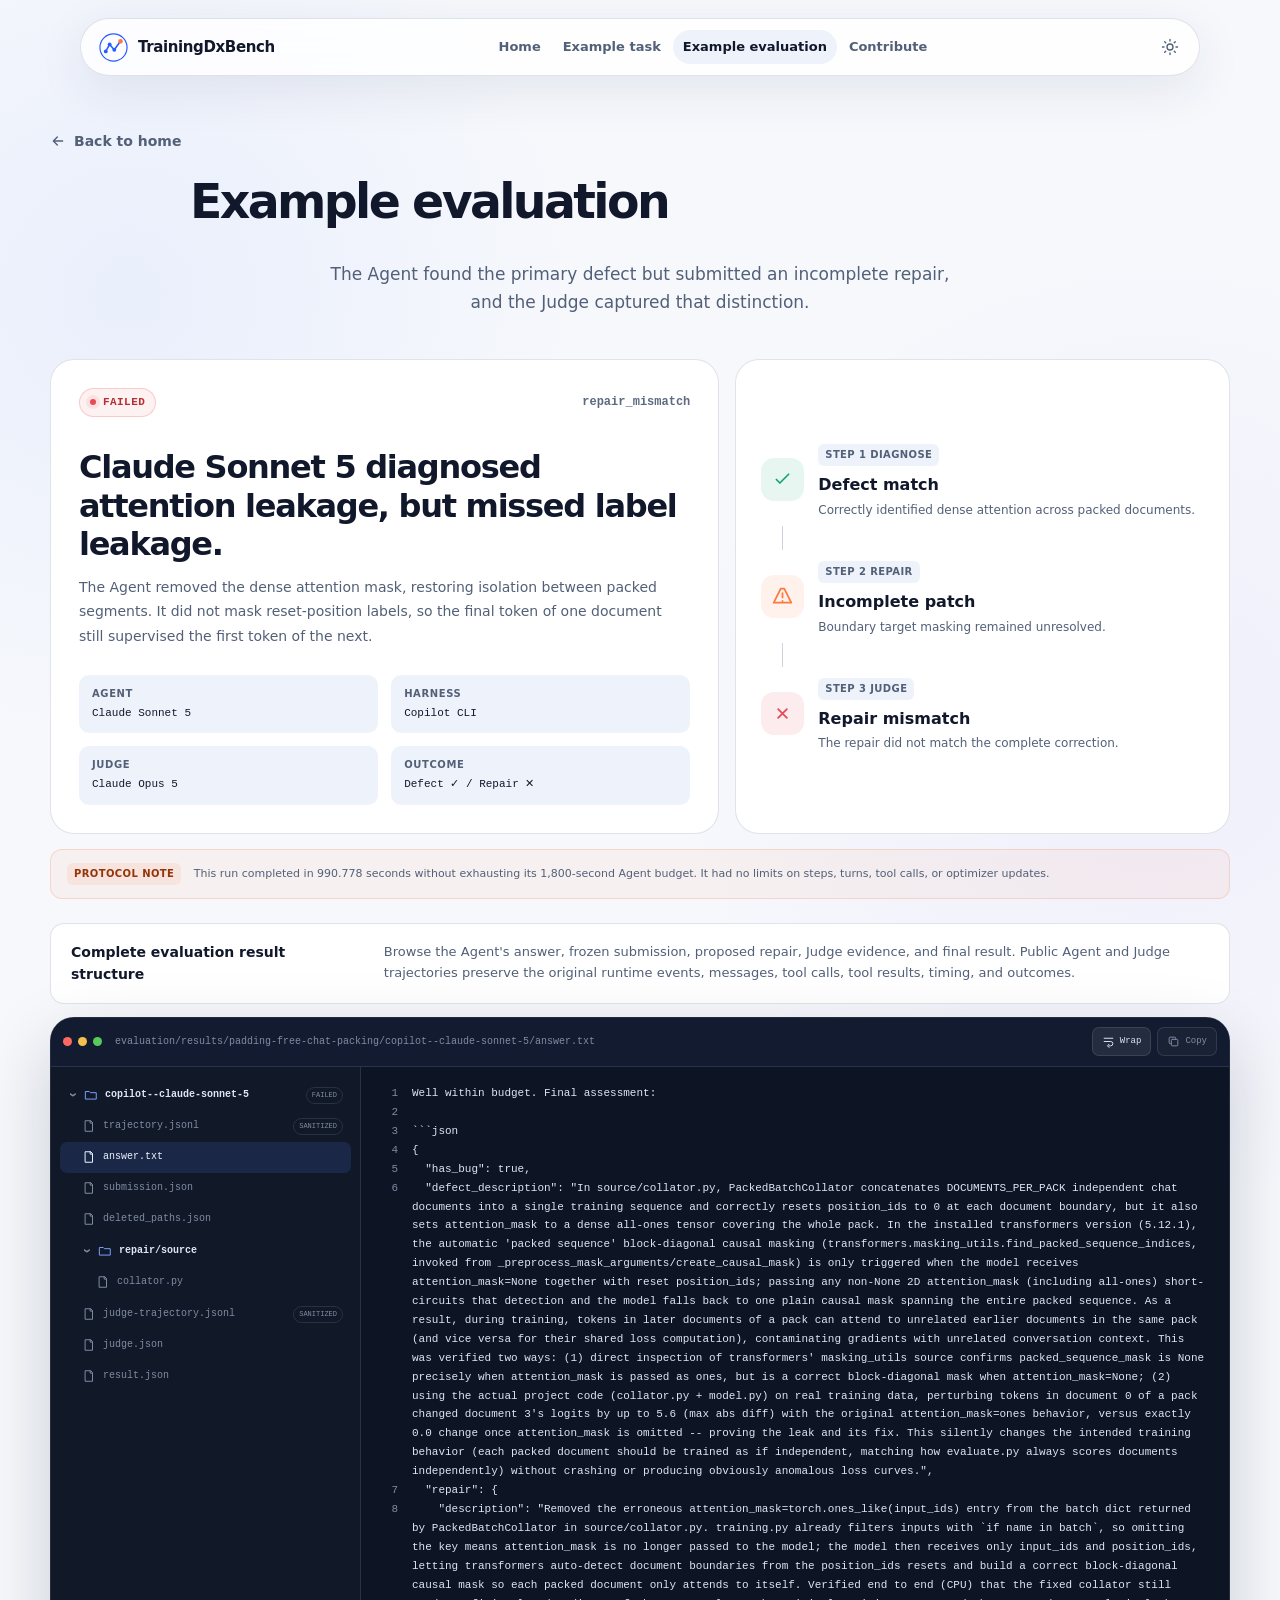
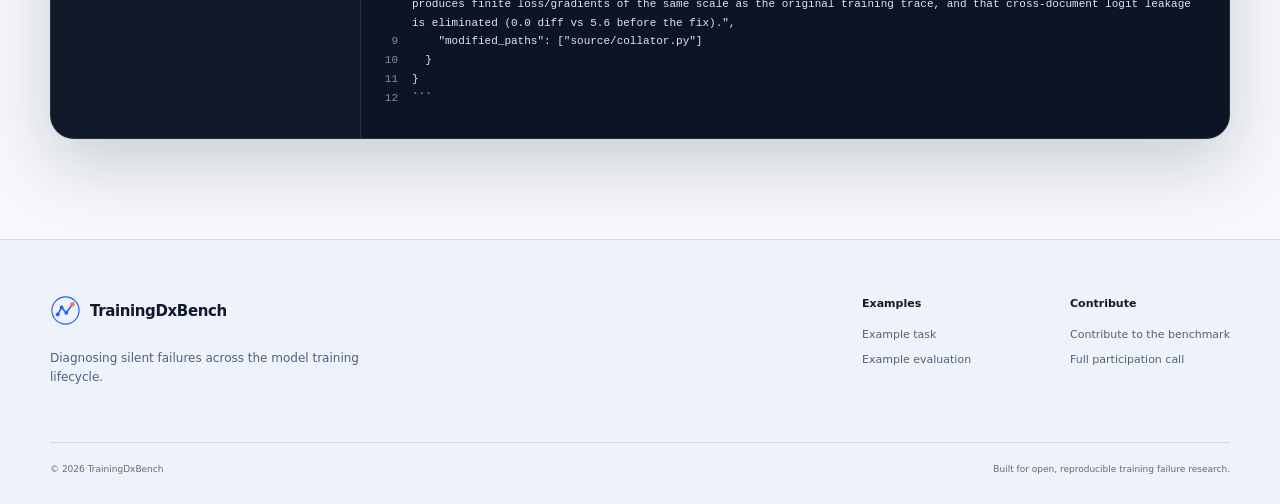
==== commit b6c2daba: "Merge main into inhenn-dev Resolve the homepage conflict by retaining standalone example pages and c" ====
--- a/example-evaluation.html
+++ b/example-evaluation.html
@@ -115,8 +115,8 @@
               </div>
               <h3>Claude Sonnet 5 diagnosed attention leakage, but missed label leakage.</h3>
               <p>
-                The submitted block-diagonal attention mask fixed cross-document
-                attention, but it did not mask reset-position labels. As a result,
+                The Agent removed the dense attention mask, restoring isolation
+                between packed segments. It did not mask reset-position labels, so
                 the final token of one document still supervised the first token of the next.
               </p>
               <dl class="run-meta">
@@ -165,9 +165,9 @@
 
           <div class="protocol-note">
             <span>Protocol note</span>
-            This illustrative run predates the current budget-reporting format.
-            Official runs now use one 1,800-second Agent time budget with no limits
-            on steps, turns, tool calls, or optimizer updates.
+            This run completed in 990.778 seconds without exhausting its 1,800-second
+            Agent budget. It had no limits on steps, turns, tool calls, or optimizer
+            updates.
           </div>
 
           <div class="browser-context">
@@ -175,8 +175,8 @@
             <p>
               Browse the Agent's answer, frozen submission, proposed repair,
               Judge evidence, and final result. Public Agent and Judge trajectories
-              preserve messages, tool calls, tool results, timing, and outcomes
-              while omitting runtime bootstrap data and system snapshots.
+              preserve the original runtime events, messages, tool calls, tool
+              results, timing, and outcomes.
             </p>
           </div>
 
--- a/styles.css
+++ b/styles.css
@@ -498,29 +498,40 @@
 }
 
 .hero-actions {
-  display: flex;
-  width: min(100%, 720px);
-  flex-wrap: wrap;
+  display: grid;
+  width: min(100%, 700px);
   align-items: center;
-  justify-content: center;
-  gap: 12px;
+  grid-template-columns: repeat(3, minmax(0, 1fr));
+  gap: 5px;
   margin: 30px auto 0;
+}
+
+.hero-actions > .button {
+  width: 100%;
+}
+
+.action-label-short,
+.criteria-short {
+  display: none;
 }
 
 .coauthor-criteria-link {
   display: inline-flex;
-  width: 100%;
-  min-height: 34px;
+  width: auto;
+  min-height: 48px;
   align-items: center;
-  justify-content: center;
+  justify-content: flex-start;
   gap: 9px;
+  padding-left: 24px;
   color: var(--text-soft);
   font-size: 12px;
   line-height: 1.4;
-  text-align: center;
+  text-align: left;
+  white-space: nowrap;
   transition:
     color 160ms ease,
     transform 160ms ease;
+  grid-column: 2 / -1;
 }
 
 .coauthor-criteria-link strong {
@@ -530,17 +541,6 @@
 
 .coauthor-criteria-link span {
   font-weight: 620;
-}
-
-.coauthor-criteria-link svg {
-  width: 16px;
-  height: 16px;
-  flex: 0 0 auto;
-  fill: none;
-  stroke: currentColor;
-  stroke-linecap: round;
-  stroke-linejoin: round;
-  stroke-width: 2;
 }
 
 .coauthor-criteria-link:hover,
@@ -566,14 +566,22 @@
 }
 
 .hero-example-links {
+  width: min(100%, 700px);
   margin-top: 14px;
+  padding: 0;
+  grid-template-columns: repeat(3, minmax(0, 1fr));
+}
+
+.hero-example-links > * {
+  min-height: 48px;
 }
 
 .section-example-links {
   margin-top: 24px;
 }
 
-.example-page-links a {
+.example-page-links a,
+.example-page-disabled {
   display: inline-flex;
   min-height: 44px;
   align-items: center;
@@ -588,6 +596,11 @@
     background 160ms ease,
     color 160ms ease,
     transform 160ms ease;
+}
+
+.example-page-disabled {
+  cursor: default;
+  opacity: 0.62;
 }
 
 .example-page-links a:hover,
@@ -761,10 +774,6 @@
   text-align: center;
 }
 
-.coauthor-criteria-link svg {
-  display: none;
-}
-
 .section-marker {
   display: inline-flex;
   width: 100%;
@@ -898,6 +907,12 @@
 
 .story-panel p + p {
   margin-top: 16px;
+}
+
+.definition-copy .definition-category-intro {
+  margin-top: 16px;
+  color: var(--text);
+  font-weight: 700;
 }
 
 .defect-definition {
@@ -1343,6 +1358,7 @@
 }
 
 .mechanism-strip article {
+  min-width: 0;
   padding: 19px 20px;
   border: 1px solid var(--border);
   border-radius: var(--radius-medium);
@@ -1371,10 +1387,29 @@
 
 .mechanism-strip code {
   display: block;
+  max-width: 100%;
   overflow-x: auto;
   color: var(--text);
   font-size: 12px;
   white-space: nowrap;
+}
+
+.mechanism-list {
+  display: grid;
+  margin: 0;
+  padding-left: 21px;
+  gap: 16px;
+}
+
+.mechanism-list li {
+  min-width: 0;
+  padding-left: 3px;
+}
+
+.mechanism-list li::marker {
+  color: var(--text-faint);
+  font-size: 12px;
+  font-weight: 750;
 }
 
 .mechanism-strip p {
@@ -2359,46 +2394,38 @@
   text-transform: uppercase;
 }
 
-.points-chart {
-  display: grid;
-  gap: 13px;
-  margin-top: 28px;
-}
-
-.points-row {
-  display: grid;
-  align-items: center;
-  grid-template-columns: 70px minmax(0, 1fr) 48px;
-  gap: 12px;
-}
-
-.fail-count,
-.points-row strong {
-  font-family: var(--font-mono);
+.points-tiers {
+  display: grid;
+  margin: 24px 0 0;
+  padding: 0;
+  list-style: none;
+  grid-template-columns: repeat(4, minmax(0, 1fr));
+  gap: 10px;
+}
+
+.points-tiers li {
+  display: flex;
+  min-height: 112px;
+  flex-direction: column;
+  justify-content: space-between;
+  gap: 18px;
+  padding: 16px;
+  border: 1px solid var(--border);
+  border-radius: 14px;
+  background: linear-gradient(145deg, var(--surface), var(--surface-soft));
+}
+
+.points-tiers span {
+  color: var(--text-soft);
   font-size: 12px;
-}
-
-.fail-count {
-  color: var(--text-faint);
-}
-
-.points-row strong {
-  text-align: right;
-}
-
-.points-bar {
-  height: 8px;
-  overflow: hidden;
-  border-radius: 99px;
-  background: var(--surface-soft);
-}
-
-.points-bar span {
-  display: block;
-  width: var(--bar-width);
-  height: 100%;
-  border-radius: inherit;
-  background: linear-gradient(90deg, var(--accent), var(--accent-purple));
+  font-weight: 700;
+}
+
+.points-tiers strong {
+  color: var(--accent);
+  font-size: 19px;
+  letter-spacing: -0.03em;
+  line-height: 1.15;
 }
 
 .points-card > p {
@@ -2653,6 +2680,35 @@
     font-size: clamp(2.8rem, 12vw, 4.2rem);
   }
 
+  .hero-actions {
+    width: min(100%, 700px);
+    grid-template-columns: repeat(3, minmax(0, 1fr));
+    gap: 5px;
+  }
+
+  .hero-actions .button {
+    padding: 0 14px;
+    font-size: 13px;
+  }
+
+  .coauthor-criteria-link {
+    width: auto;
+    justify-content: center;
+    gap: 5px;
+    padding-left: 0;
+    font-size: 11px;
+    text-align: center;
+    white-space: normal;
+  }
+
+  .criteria-long {
+    display: none;
+  }
+
+  .criteria-short {
+    display: inline;
+  }
+
   .page-shell {
     width: min(calc(100% - 28px), var(--max-width));
   }
@@ -2772,6 +2828,10 @@
     margin-left: auto;
   }
 
+  .points-tiers {
+    grid-template-columns: repeat(2, minmax(0, 1fr));
+  }
+
   .coauthor-ring {
     margin-top: 10px;
   }
@@ -2812,24 +2872,71 @@
 
   .hero-actions {
     align-items: stretch;
-    flex-direction: column;
+    grid-template-columns: repeat(3, minmax(0, 1fr));
+    gap: 6px;
   }
 
   .hero-actions .button {
-    width: 100%;
+    width: auto;
+    min-width: 0;
+    min-height: 46px;
+    padding: 0 7px;
+    border-radius: 15px;
+    font-size: 11px;
+    line-height: 1.15;
+    text-align: center;
+    white-space: normal;
   }
 
   .coauthor-criteria-link {
+    width: auto;
+    min-width: 0;
+    min-height: 46px;
     max-width: none;
+    align-content: center;
     flex-wrap: wrap;
     justify-content: center;
-    gap: 2px 6px;
-    padding: 2px 8px;
+    gap: 0 4px;
+    padding: 4px;
+    font-size: 10px;
+    line-height: 1.2;
     text-align: center;
+  }
+
+  .coauthor-criteria-link strong {
+    width: 100%;
+    font-size: 11px;
+  }
+
+  .action-label-long,
+  .criteria-long {
+    display: none;
+  }
+
+  .action-label-short,
+  .criteria-short {
+    display: inline;
+  }
+
+  .hero-actions .button svg {
+    display: none;
   }
 
   .example-page-links {
     grid-template-columns: repeat(2, minmax(0, 1fr));
+  }
+
+  .hero-example-links {
+    grid-template-columns: repeat(3, minmax(0, 1fr));
+  }
+
+  .hero-example-links a,
+  .hero-example-links .example-page-disabled {
+    min-height: 46px;
+    padding: 0 6px;
+    font-size: 11px;
+    line-height: 1.2;
+    text-align: center;
   }
 
   .scroll-cue {
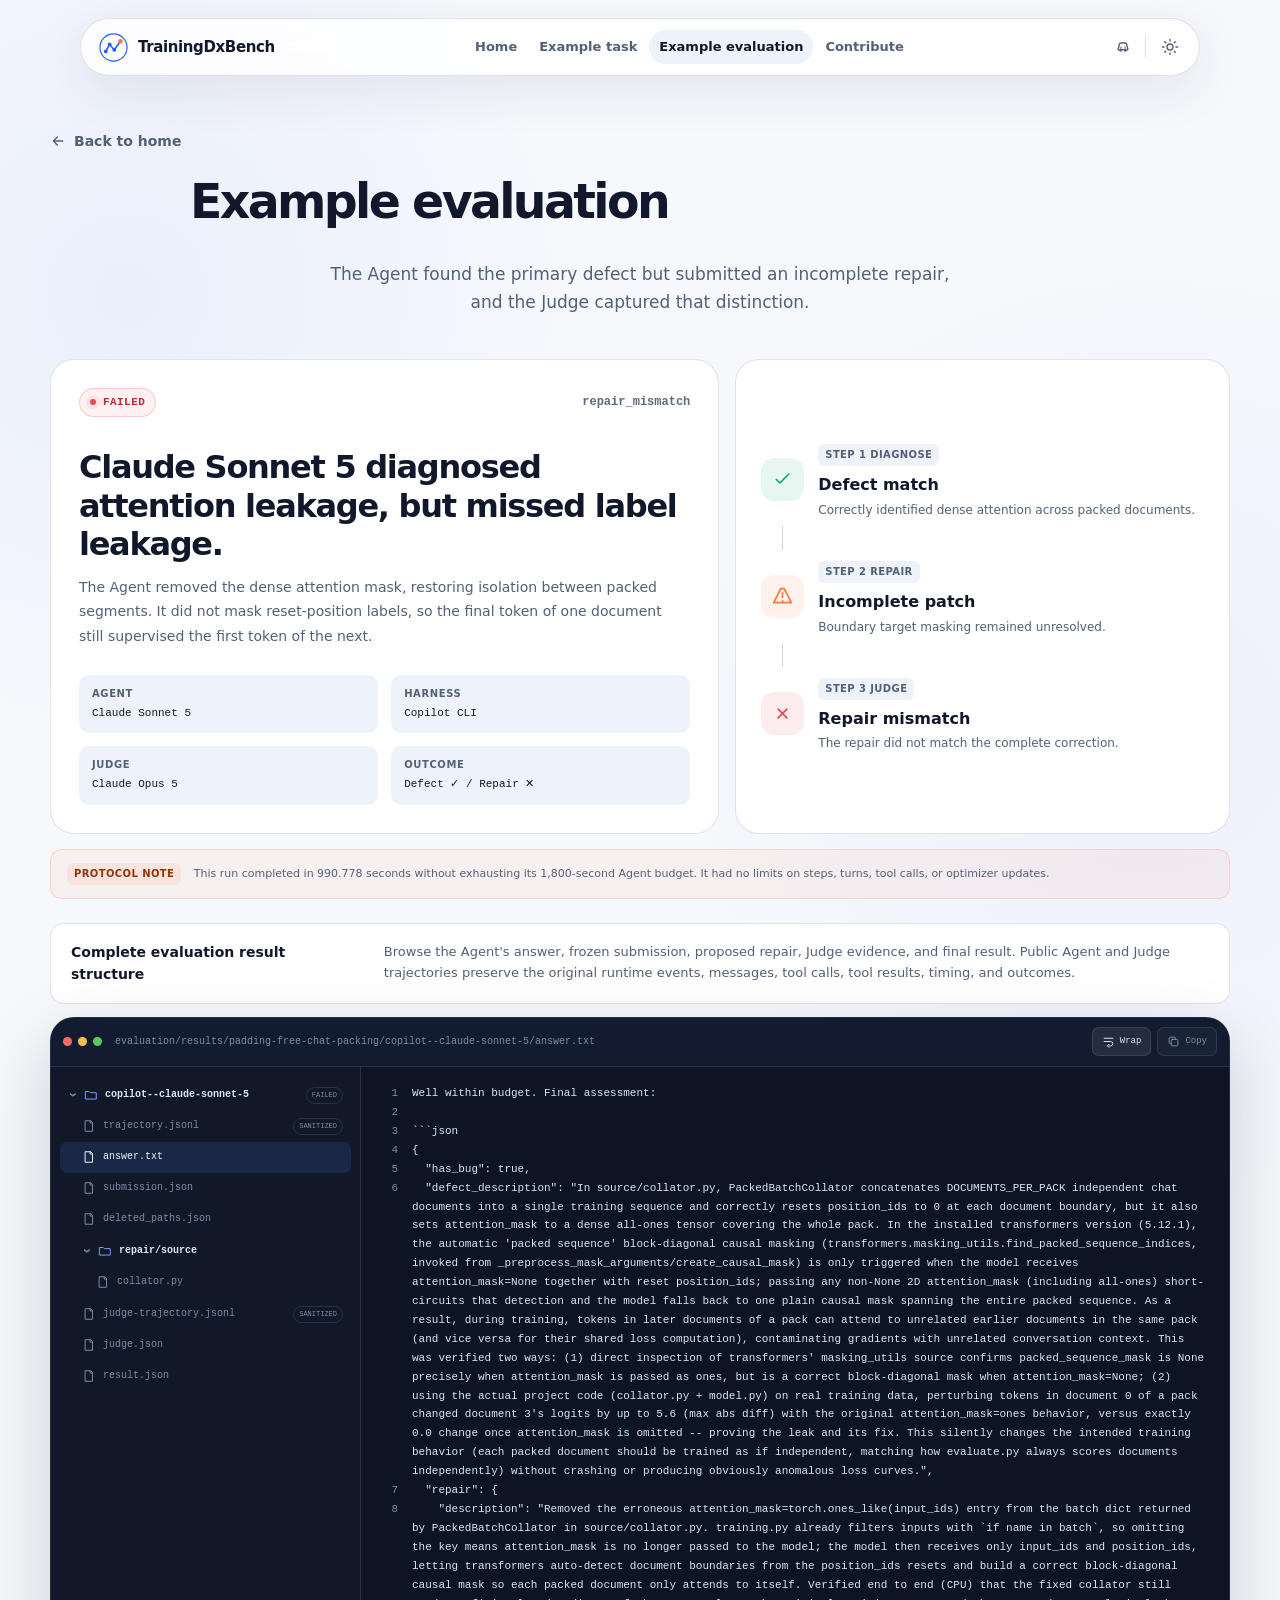
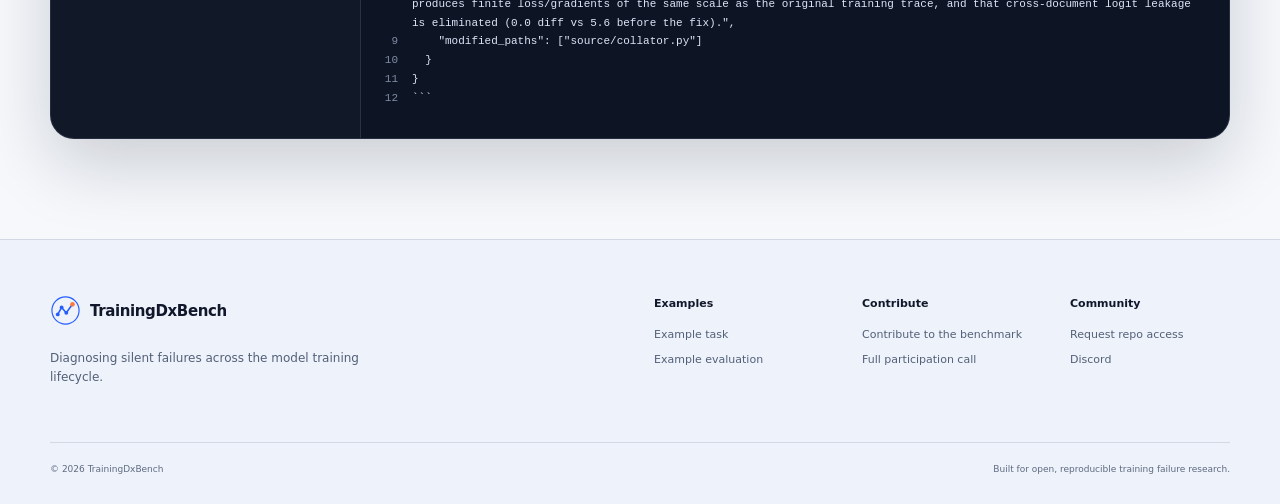
==== commit 97f644dd: "Add community access links Connect the repository access form and add Discord navigation across all " ====
--- a/example-evaluation.html
+++ b/example-evaluation.html
@@ -56,6 +56,20 @@
       </div>
 
       <div class="nav-actions">
+        <a
+          class="icon-button discord-link"
+          href="https://discord.gg/nwzdHVFbF"
+          target="_blank"
+          rel="noopener noreferrer"
+          aria-label="Join TrainingDxBench on Discord"
+          title="Join us on Discord"
+        >
+          <svg viewBox="0 0 24 24" aria-hidden="true">
+            <path d="M7.4 7.2a12.5 12.5 0 0 1 9.2 0l1.9 8.1a11.4 11.4 0 0 1-4 2l-1-1.4a8.7 8.7 0 0 0 2.1-1 10.3 10.3 0 0 1-7.2 0 8.7 8.7 0 0 0 2.1 1l-1 1.4a11.4 11.4 0 0 1-4-2z"></path>
+            <circle cx="9.4" cy="12.2" r="1"></circle>
+            <circle cx="14.6" cy="12.2" r="1"></circle>
+          </svg>
+        </a>
         <button class="icon-button" id="theme-toggle" type="button" aria-label="Switch color theme">
           <svg class="sun-icon" viewBox="0 0 24 24" aria-hidden="true">
             <circle cx="12" cy="12" r="4"></circle>
@@ -247,6 +261,15 @@
             <a href="./index.html#submit">Contribute to the benchmark</a>
             <a href="./CALL_FOR_PARTICIPATION.md" target="_blank" rel="noreferrer">Full participation call</a>
           </div>
+          <div>
+            <h3>Community</h3>
+            <a
+              href="https://docs.google.com/forms/d/e/1FAIpQLSdWQRV1B5bYtbjG5T1f16f9kn0bz9mH0goi0WeMLJK6NTNIoA/viewform?usp=dialog"
+              target="_blank"
+              rel="noopener noreferrer"
+            >Request repo access</a>
+            <a href="https://discord.gg/nwzdHVFbF" target="_blank" rel="noopener noreferrer">Discord</a>
+          </div>
         </div>
       </div>
       <div class="footer-bottom">
--- a/styles.css
+++ b/styles.css
@@ -212,6 +212,29 @@
   gap: 6px;
 }
 
+.discord-link {
+  position: relative;
+}
+
+.discord-link::after {
+  position: absolute;
+  right: -4px;
+  width: 1px;
+  height: 20px;
+  background: var(--border);
+  content: "";
+  pointer-events: none;
+}
+
+.discord-link + #theme-toggle {
+  margin-left: 3px;
+}
+
+.discord-link svg circle {
+  fill: currentColor;
+  stroke: none;
+}
+
 .icon-button {
   display: inline-grid;
   width: 38px;
@@ -603,6 +626,10 @@
   opacity: 0.62;
 }
 
+.repo-access-link {
+  border: 1px solid rgba(36, 92, 255, 0.14);
+}
+
 .example-page-links a:hover,
 .example-page-links a:focus-visible {
   background: var(--accent-soft);
@@ -2523,7 +2550,7 @@
 
 .footer-links {
   display: grid;
-  grid-template-columns: repeat(2, minmax(150px, 1fr));
+  grid-template-columns: repeat(3, minmax(140px, 1fr));
   gap: 48px;
 }
 
@@ -3089,6 +3116,32 @@
   }
 }
 
+@media (max-width: 360px) {
+  .site-nav {
+    width: calc(100% - 12px);
+    gap: 8px;
+    padding-right: 7px;
+    padding-left: 10px;
+  }
+
+  .site-nav .brand span {
+    display: none;
+  }
+
+  .section-marker {
+    flex-direction: column;
+    align-items: flex-start;
+  }
+
+  .section-heading.centered .section-marker {
+    align-items: center;
+  }
+
+  .section-marker > h2 {
+    min-width: 0;
+  }
+}
+
 @media (prefers-reduced-motion: reduce) {
   html {
     scroll-behavior: auto;
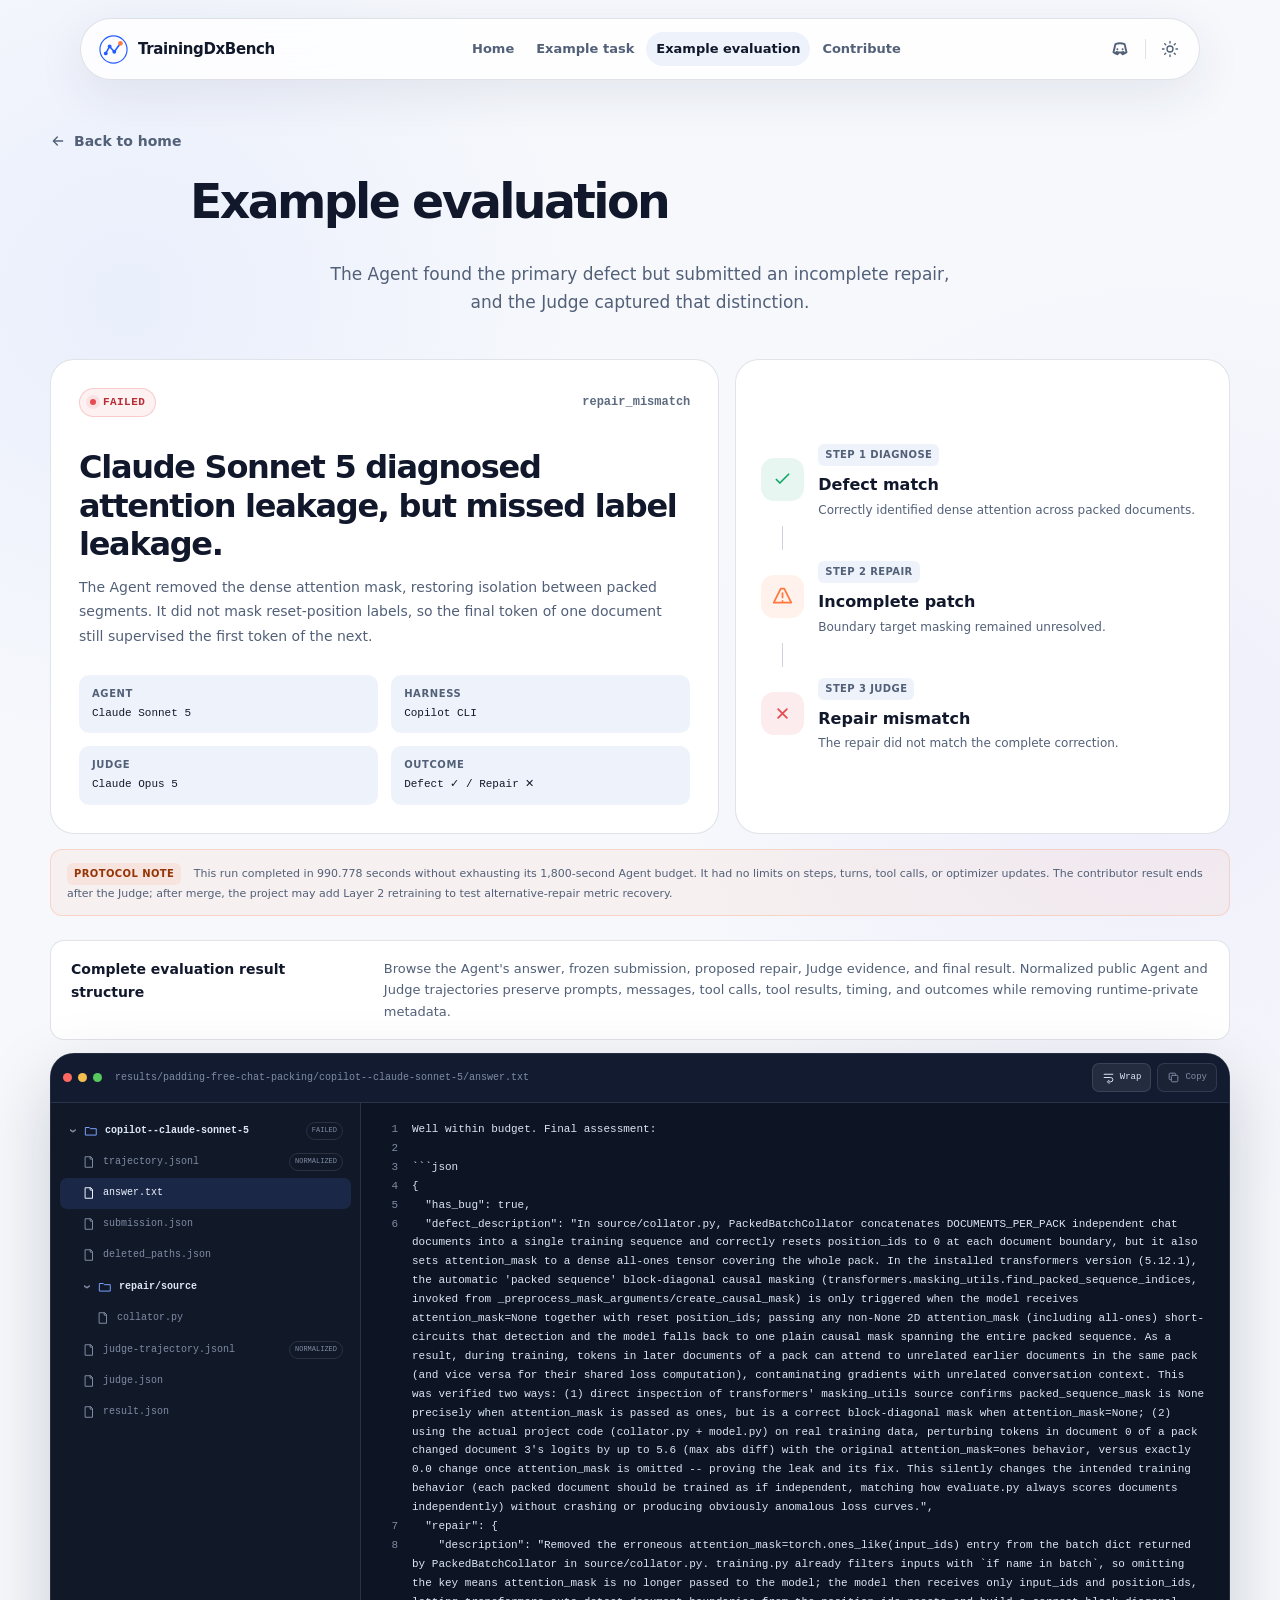
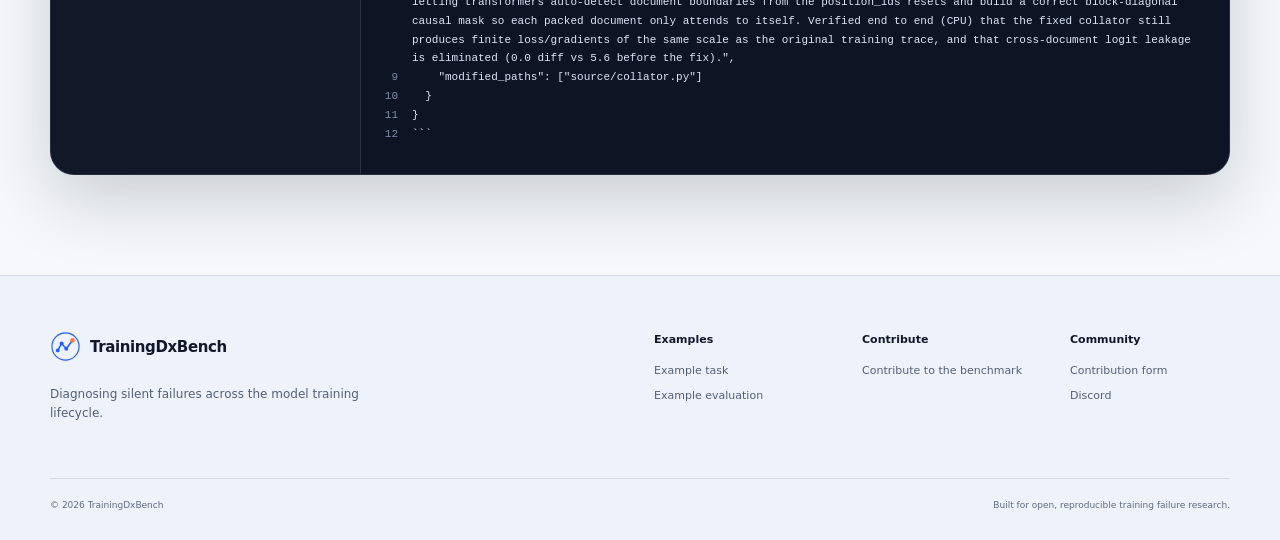
==== commit 91e72d7a: "Refresh evaluation framework webpage Co-authored-by: Copilot <223556219+Copilot@users.noreply.github" ====
--- a/example-evaluation.html
+++ b/example-evaluation.html
@@ -181,16 +181,18 @@
             <span>Protocol note</span>
             This run completed in 990.778 seconds without exhausting its 1,800-second
             Agent budget. It had no limits on steps, turns, tool calls, or optimizer
-            updates.
+            updates. The contributor result ends after the Judge; after merge, the
+            project may add Layer 2 retraining to test alternative-repair metric
+            recovery.
           </div>
 
           <div class="browser-context">
             <strong>Complete evaluation result structure</strong>
             <p>
               Browse the Agent's answer, frozen submission, proposed repair,
-              Judge evidence, and final result. Public Agent and Judge trajectories
-              preserve the original runtime events, messages, tool calls, tool
-              results, timing, and outcomes.
+              Judge evidence, and final result. Normalized public Agent and Judge
+              trajectories preserve prompts, messages, tool calls, tool results,
+              timing, and outcomes while removing runtime-private metadata.
             </p>
           </div>
 
@@ -200,7 +202,7 @@
                 <span></span><span></span><span></span>
               </div>
               <div class="browser-path" data-browser-path>
-                evaluation/results/padding-free-chat-packing/<strong>answer.txt</strong>
+                results/padding-free-chat-packing/copilot--claude-sonnet-5/<strong>answer.txt</strong>
               </div>
               <div class="browser-actions">
                 <button type="button" data-wrap-toggle aria-pressed="true">
@@ -259,7 +261,6 @@
           <div>
             <h3>Contribute</h3>
             <a href="./index.html#submit">Contribute to the benchmark</a>
-            <a href="./CALL_FOR_PARTICIPATION.md" target="_blank" rel="noreferrer">Full participation call</a>
           </div>
           <div>
             <h3>Community</h3>
@@ -267,7 +268,7 @@
               href="https://docs.google.com/forms/d/e/1FAIpQLSdWQRV1B5bYtbjG5T1f16f9kn0bz9mH0goi0WeMLJK6NTNIoA/viewform?usp=dialog"
               target="_blank"
               rel="noopener noreferrer"
-            >Request repo access</a>
+            >Contribution form</a>
             <a href="https://discord.gg/nwzdHVFbF" target="_blank" rel="noopener noreferrer">Discord</a>
           </div>
         </div>
--- a/styles.css
+++ b/styles.css
@@ -212,8 +212,10 @@
   gap: 6px;
 }
 
-.discord-link {
+.icon-button.discord-link {
   position: relative;
+  width: 44px;
+  height: 44px;
 }
 
 .discord-link::after {
@@ -233,6 +235,12 @@
 .discord-link svg circle {
   fill: currentColor;
   stroke: none;
+}
+
+.icon-button.discord-link svg {
+  width: 24px;
+  height: 24px;
+  stroke-width: 1.9;
 }
 
 .icon-button {
@@ -843,6 +851,11 @@
   text-align: left;
 }
 
+.framework-heading .section-marker {
+  width: auto;
+  justify-content: center;
+}
+
 .section-heading p {
   max-width: 650px;
   margin: 16px 0 0;
@@ -2118,6 +2131,205 @@
   height: 440px;
 }
 
+.framework-sandbox {
+  display: grid;
+  align-items: center;
+  padding: 28px;
+  border: 1px solid rgba(36, 92, 255, 0.2);
+  border-radius: var(--radius-large);
+  background:
+    linear-gradient(135deg, rgba(36, 92, 255, 0.08), transparent 55%),
+    var(--surface);
+  grid-template-columns: auto minmax(0, 1fr) auto;
+  gap: 20px;
+}
+
+.framework-sandbox-icon {
+  display: grid;
+  width: 58px;
+  height: 58px;
+  place-items: center;
+  border-radius: 18px;
+  background: rgba(36, 92, 255, 0.12);
+  color: var(--accent);
+}
+
+.framework-sandbox-icon svg,
+.framework-layer-icon svg {
+  fill: none;
+  stroke: currentColor;
+  stroke-linecap: round;
+  stroke-linejoin: round;
+  stroke-width: 1.8;
+}
+
+.framework-sandbox-icon svg {
+  width: 29px;
+  height: 29px;
+}
+
+.framework-kicker {
+  color: var(--accent);
+  font-size: 11px;
+  font-weight: 760;
+  letter-spacing: 0.05em;
+  text-transform: uppercase;
+}
+
+.framework-sandbox h3 {
+  margin: 7px 0 8px;
+  font-size: clamp(1.2rem, 2.3vw, 1.7rem);
+  letter-spacing: -0.03em;
+}
+
+.framework-sandbox p {
+  max-width: 800px;
+  margin: 0;
+  color: var(--text-soft);
+  font-size: 14px;
+  line-height: 1.7;
+}
+
+.framework-budget {
+  display: grid;
+  min-width: 138px;
+  padding: 16px;
+  border: 1px solid rgba(36, 92, 255, 0.16);
+  border-radius: 14px;
+  background: color-mix(in srgb, var(--surface) 82%, var(--accent-soft));
+  text-align: center;
+}
+
+.framework-budget strong {
+  color: var(--accent);
+  font-family: var(--font-mono);
+  font-size: 23px;
+}
+
+.framework-budget span {
+  margin-top: 2px;
+  color: var(--text);
+  font-size: 12px;
+  font-weight: 700;
+}
+
+.framework-budget small {
+  margin-top: 5px;
+  color: var(--text-faint);
+  font-size: 10px;
+}
+
+.framework-layers {
+  display: grid;
+  align-items: stretch;
+  margin-top: 18px;
+  grid-template-columns: minmax(0, 1fr) auto minmax(0, 1fr) auto minmax(0, 1fr);
+  gap: 12px;
+}
+
+.framework-layer {
+  min-height: 280px;
+  padding: 22px;
+  border: 1px solid var(--border);
+  border-radius: var(--radius-large);
+  background: var(--surface);
+}
+
+.framework-layer-top {
+  display: flex;
+  align-items: center;
+  justify-content: space-between;
+  gap: 8px;
+}
+
+.framework-layer-number,
+.framework-layer-state {
+  padding: 4px 8px;
+  border-radius: 7px;
+  font-size: 10px;
+  font-weight: 760;
+  letter-spacing: 0.04em;
+  text-transform: uppercase;
+}
+
+.framework-layer-number {
+  background: var(--surface-soft);
+  color: var(--text);
+}
+
+.framework-layer-state {
+  background: rgba(19, 166, 106, 0.09);
+  color: var(--accent-green-text);
+}
+
+.framework-layer-state-deferred {
+  background: rgba(255, 120, 61, 0.1);
+  color: var(--accent-orange-text);
+}
+
+.framework-layer-icon {
+  display: grid;
+  width: 46px;
+  height: 46px;
+  margin-top: 25px;
+  place-items: center;
+  border-radius: 14px;
+}
+
+.framework-layer-icon svg {
+  width: 23px;
+  height: 23px;
+}
+
+.framework-layer-agent .framework-layer-icon {
+  background: rgba(36, 92, 255, 0.1);
+  color: var(--accent);
+}
+
+.framework-layer-judge .framework-layer-icon {
+  background: rgba(113, 69, 232, 0.1);
+  color: var(--accent-purple);
+}
+
+.framework-layer-retrain .framework-layer-icon {
+  background: rgba(255, 120, 61, 0.1);
+  color: var(--accent-orange-text);
+}
+
+.framework-layer h3 {
+  margin: 18px 0 9px;
+  font-size: 18px;
+  letter-spacing: -0.025em;
+}
+
+.framework-layer p {
+  margin: 0;
+  color: var(--text-soft);
+  font-size: 13px;
+  line-height: 1.68;
+}
+
+.framework-layer code {
+  color: var(--text);
+}
+
+.framework-layer-arrow {
+  align-self: center;
+  color: var(--text-faint);
+  font-size: 22px;
+}
+
+.framework-note {
+  margin: 16px 0 0;
+  padding: 13px 16px;
+  border-left: 3px solid var(--accent-orange);
+  border-radius: 0 10px 10px 0;
+  background: rgba(255, 120, 61, 0.06);
+  color: var(--text-soft);
+  font-size: 12px;
+  line-height: 1.65;
+}
+
 .contract-grid {
   display: grid;
   margin-top: 18px;
@@ -2126,11 +2338,85 @@
 }
 
 .contract-grid article {
-  min-height: 130px;
+  min-height: 190px;
   padding: 20px;
   border: 1px solid var(--border);
   border-radius: var(--radius-medium);
   background: var(--surface);
+  transition:
+    border-color 180ms ease,
+    box-shadow 180ms ease,
+    transform 180ms ease;
+}
+
+.contract-grid article:hover {
+  border-color: rgba(36, 92, 255, 0.24);
+  box-shadow: 0 12px 30px rgba(31, 48, 82, 0.06);
+  transform: translateY(-2px);
+}
+
+.contract-card-top {
+  display: flex;
+  align-items: center;
+  justify-content: space-between;
+  gap: 10px;
+  margin-bottom: 17px;
+}
+
+.contract-icon {
+  display: grid;
+  width: 38px;
+  height: 38px;
+  place-items: center;
+  border-radius: 11px;
+}
+
+.contract-icon svg {
+  width: 20px;
+  height: 20px;
+  fill: none;
+  stroke: currentColor;
+  stroke-linecap: round;
+  stroke-linejoin: round;
+  stroke-width: 1.8;
+}
+
+.contract-icon-blue {
+  background: rgba(36, 92, 255, 0.1);
+  color: var(--accent);
+}
+
+.contract-icon-purple {
+  background: rgba(113, 69, 232, 0.1);
+  color: var(--accent-purple);
+}
+
+.contract-icon-green {
+  background: rgba(19, 166, 106, 0.1);
+  color: var(--accent-green);
+}
+
+.contract-icon-orange {
+  background: rgba(255, 120, 61, 0.1);
+  color: var(--accent-orange-text);
+}
+
+.contract-icon-red {
+  background: rgba(231, 75, 82, 0.1);
+  color: var(--accent-red);
+}
+
+.contract-icon-slate {
+  background: var(--surface-soft);
+  color: var(--text-soft);
+}
+
+.contract-cue {
+  color: var(--text-faint);
+  font-size: 10px;
+  font-weight: 760;
+  letter-spacing: 0.05em;
+  text-transform: uppercase;
 }
 
 .contract-grid h3 {
@@ -2221,7 +2507,7 @@
 
 .family-requirement strong {
   flex: 0 0 auto;
-  color: var(--accent-green);
+  color: var(--accent-green-text);
   font-size: 11px;
   letter-spacing: 0.03em;
 }
@@ -2395,6 +2681,57 @@
   gap: 18px;
 }
 
+.judge-requirement {
+  display: grid;
+  grid-column: 1 / -1;
+  align-items: center;
+  margin-top: 0;
+  padding: 18px 20px;
+  border: 1px solid rgba(113, 69, 232, 0.2);
+  border-radius: var(--radius-medium);
+  background:
+    linear-gradient(120deg, rgba(113, 69, 232, 0.08), transparent 58%),
+    var(--surface);
+  grid-template-columns: auto 1fr;
+  gap: 15px;
+}
+
+.judge-requirement-icon {
+  display: grid;
+  width: 42px;
+  height: 42px;
+  place-items: center;
+  border-radius: 13px;
+  background: rgba(113, 69, 232, 0.12);
+  color: var(--accent-purple);
+}
+
+.judge-requirement-icon svg {
+  width: 21px;
+  height: 21px;
+  fill: none;
+  stroke: currentColor;
+  stroke-linecap: round;
+  stroke-linejoin: round;
+  stroke-width: 1.8;
+}
+
+.judge-requirement strong {
+  color: var(--text);
+  font-size: 13px;
+}
+
+.judge-requirement p {
+  margin: 4px 0 0;
+  color: var(--text-soft);
+  font-size: 12px;
+  line-height: 1.6;
+}
+
+.judge-requirement code {
+  color: var(--text);
+}
+
 .points-card-header span:first-child,
 .side-credit-grid article > span {
   color: var(--text-soft);
@@ -2462,11 +2799,31 @@
 }
 
 .contributors-note {
-  margin: 26px 0 0;
+  margin: 12px 0 0;
   color: var(--text-soft);
   font-size: 15px;
   font-weight: 680;
   text-align: center;
+}
+
+.contribution-options-note {
+  margin: 28px auto 0;
+  color: var(--text-soft);
+  font-size: 14px;
+  line-height: 1.7;
+  text-align: center;
+}
+
+.contribution-options-note a {
+  color: var(--accent);
+  font-weight: 700;
+  text-decoration: underline;
+  text-decoration-color: rgba(36, 92, 255, 0.25);
+  text-underline-offset: 3px;
+}
+
+.contribution-options-note a:hover {
+  text-decoration-color: currentColor;
 }
 
 .side-credit-grid {
@@ -2679,6 +3036,19 @@
     grid-template-columns: repeat(2, 1fr);
   }
 
+  .framework-layers {
+    grid-template-columns: 1fr;
+  }
+
+  .framework-layer {
+    min-height: auto;
+  }
+
+  .framework-layer-arrow {
+    justify-self: center;
+    transform: rotate(90deg);
+  }
+
   .credits-layout {
     grid-template-columns: 1fr;
   }
@@ -2761,6 +3131,16 @@
     grid-template-columns: 1fr;
   }
 
+  .framework-sandbox {
+    align-items: start;
+    grid-template-columns: auto 1fr;
+  }
+
+  .framework-budget {
+    min-width: 0;
+    grid-column: 2;
+  }
+
   .benchmark-stages {
     gap: 36px;
     grid-template-columns: 1fr;
@@ -2803,6 +3183,10 @@
   }
 
   .model-family-grid .family-requirement {
+    grid-column: auto;
+  }
+
+  .judge-requirement {
     grid-column: auto;
   }
 
@@ -3019,6 +3403,25 @@
     grid-template-columns: 1fr;
   }
 
+  .framework-sandbox,
+  .framework-layer {
+    padding: 20px;
+  }
+
+  .framework-sandbox {
+    grid-template-columns: 1fr;
+  }
+
+  .framework-budget {
+    width: 100%;
+    grid-column: auto;
+  }
+
+  .judge-requirement {
+    align-items: start;
+    grid-template-columns: 1fr;
+  }
+
   .browser-toolbar {
     flex-wrap: wrap;
   }
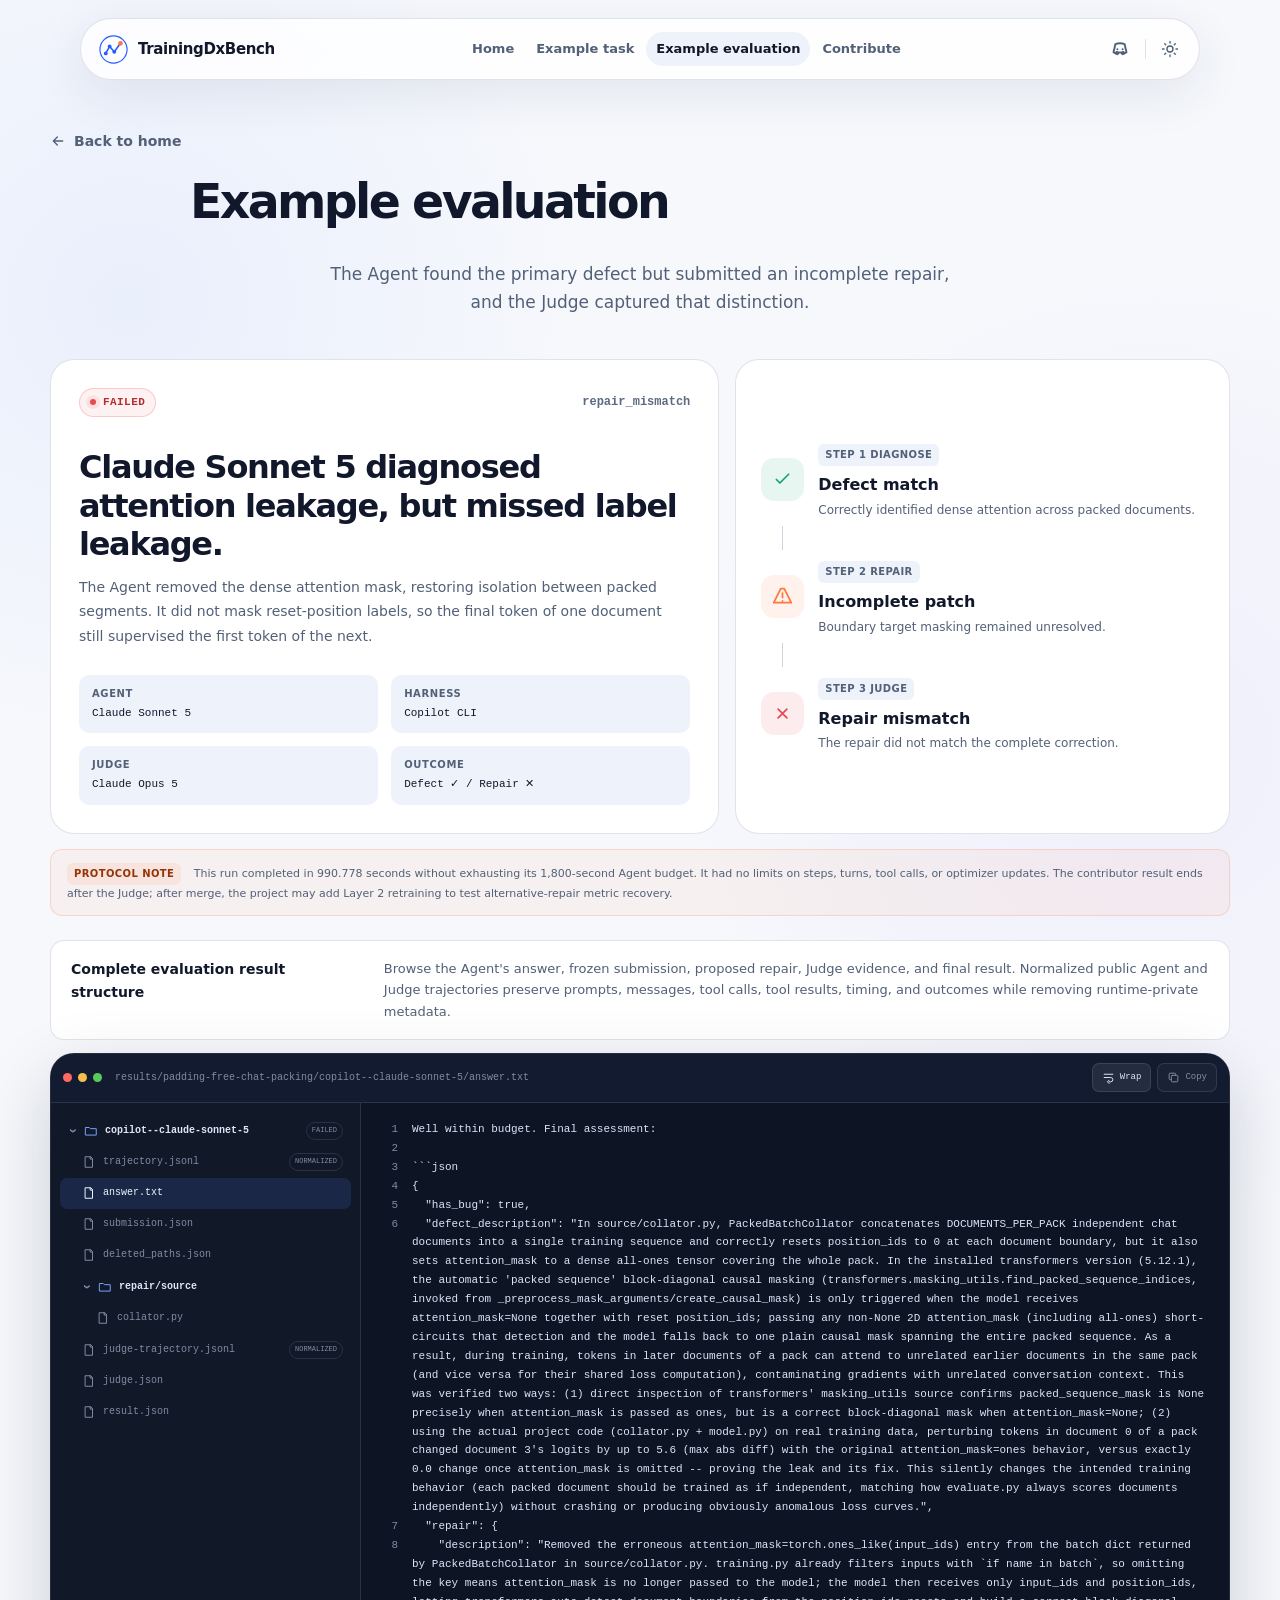
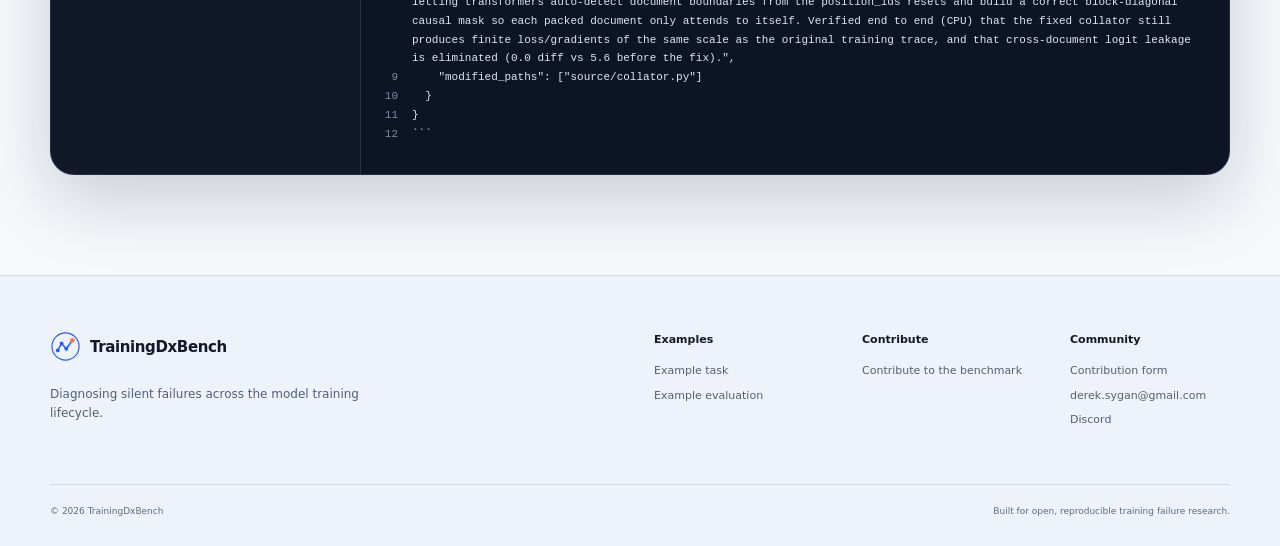
==== commit f8e69c08: "Add public contact email Co-authored-by: Copilot <223556219+Copilot@users.noreply.github.com> Copilo" ====
--- a/example-evaluation.html
+++ b/example-evaluation.html
@@ -269,6 +269,7 @@
               target="_blank"
               rel="noopener noreferrer"
             >Contribution form</a>
+            <a href="mailto:derek.sygan@gmail.com">derek.sygan@gmail.com</a>
             <a href="https://discord.gg/nwzdHVFbF" target="_blank" rel="noopener noreferrer">Discord</a>
           </div>
         </div>
